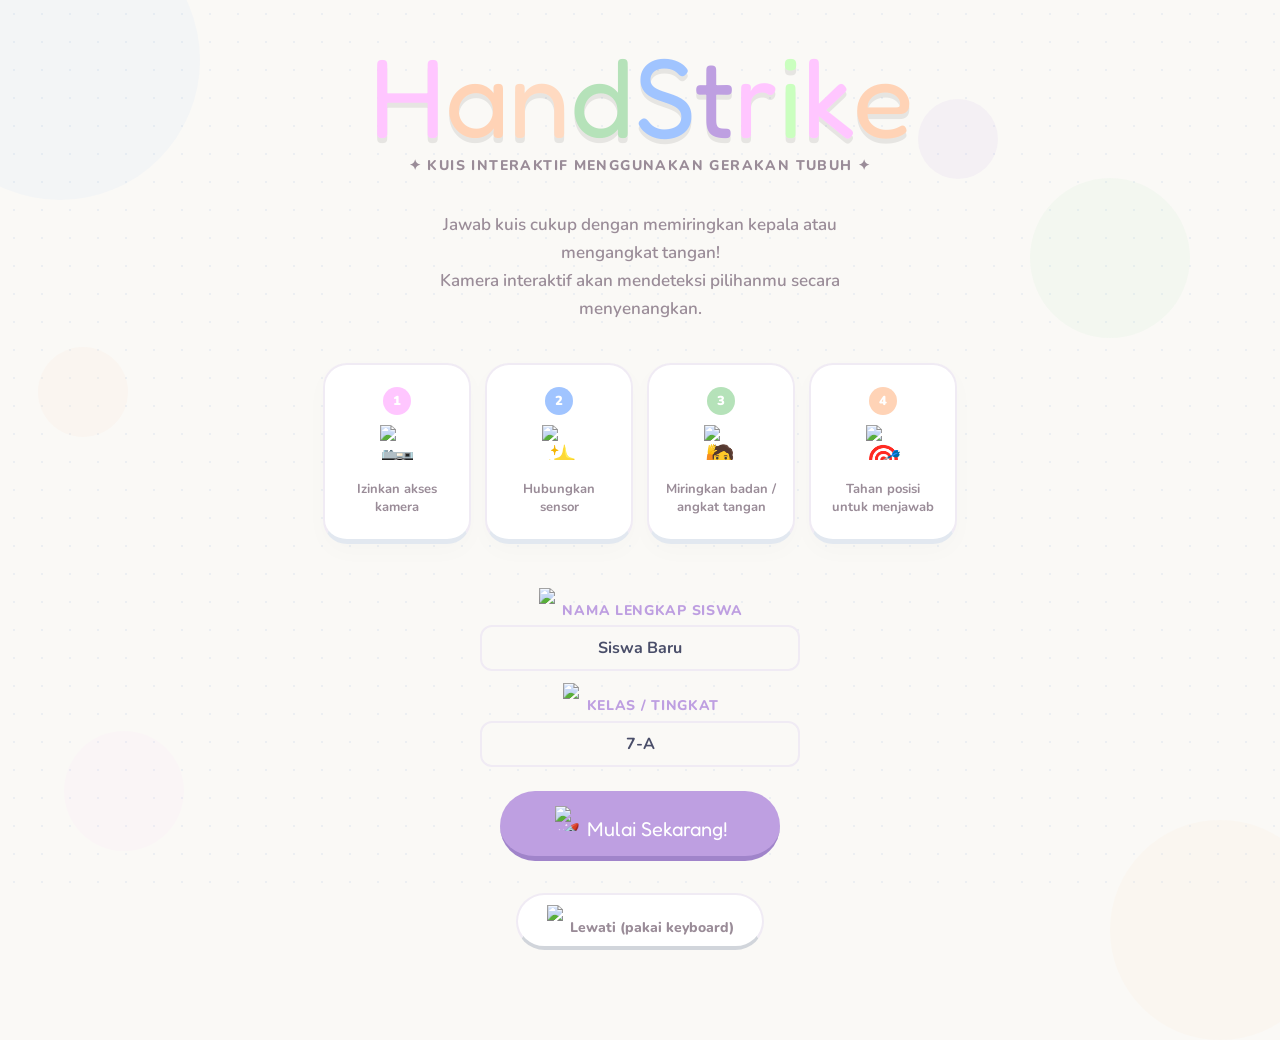
==== index.html @ 38de4d69 "design: implement Apple Emoji CDN and pastel purple, blue, and pink color theme" ====
<!DOCTYPE html>
<html lang="id">
<head>
  <meta charset="UTF-8">
  <meta name="viewport" content="width=device-width, initial-scale=1.0">
  <title>Media Pembelajaran Kuis Interaktif Menggunakan Deteksi Gestur Tangan Berbasis Kecerdasan Buatan</title>
  <link href="https://fonts.googleapis.com/css2?family=Nunito:wght@400;600;700;800;900&family=Fredoka+One&display=swap" rel="stylesheet">
  <link rel="stylesheet" href="style.css">
</head>
<body>

<!-- SCREEN: INTRO -->
<div id="screen-intro" class="screen active">
  <div class="blob" style="width:280px;height:280px;background:var(--blue);opacity:0.07;top:-80px;left:-80px;"></div>
  <div class="blob" style="width:220px;height:220px;background:var(--orange);opacity:0.08;bottom:-50px;right:-50px;"></div>
  <div class="blob" style="width:160px;height:160px;background:var(--green);opacity:0.09;top:18%;right:7%;"></div>
  <div class="blob" style="width:120px;height:120px;background:var(--red);opacity:0.08;bottom:14%;left:5%;"></div>
  <div class="blob" style="width:90px;height:90px;background:var(--yellow);opacity:0.12;top:35%;left:3%;"></div>
  <div class="blob" style="width:80px;height:80px;background:var(--purple);opacity:0.09;top:10%;right:22%;"></div>

  <div class="wave-logo">
    <span class="w1">H</span><span class="w2">a</span><span class="w3">n</span><span class="w4">d</span><span class="w5">S</span><span class="w6">t</span><span class="w7">r</span><span class="w8">i</span><span class="w9">k</span><span class="w10">e</span>
  </div>
  <div class="wave-tagline">✦ Kuis Interaktif Menggunakan Gerakan Tubuh ✦</div>
  <p class="intro-sub">Jawab kuis cukup dengan memiringkan kepala atau mengangkat tangan!<br>Kamera interaktif akan mendeteksi pilihanmu secara menyenangkan.</p>
  <div class="intro-steps">
    <div class="step-card"><div class="step-num">1</div><span class="step-icon"><img class="apple-emoji" src="https://emojicdn.elk.sh/📷" alt="📷"></span><div class="step-label">Izinkan akses kamera</div></div>
    <div class="step-card"><div class="step-num">2</div><span class="step-icon"><img class="apple-emoji" src="https://emojicdn.elk.sh/✨" alt="✨"></span><div class="step-label">Hubungkan sensor</div></div>
    <div class="step-card"><div class="step-num">3</div><span class="step-icon"><img class="apple-emoji" src="https://emojicdn.elk.sh/🙋" alt="🙋"></span><div class="step-label">Miringkan badan / angkat tangan</div></div>
    <div class="step-card"><div class="step-num">4</div><span class="step-icon"><img class="apple-emoji" src="https://emojicdn.elk.sh/🎯" alt="🎯"></span><div class="step-label">Tahan posisi untuk menjawab</div></div>
  </div>
  <div class="student-name-wrap" style="margin-bottom: 24px; max-width: 320px; width: 100%; display: flex; flex-direction: column; align-items: center; margin-left: auto; margin-right: auto; gap: 12px;">
    <div style="width: 100%; display: flex; flex-direction: column; align-items: center;">
      <label style="font-family: var(--font-body); font-weight: 800; font-size: 14px; color: var(--purple); display: block; margin-bottom: 6px; text-transform: uppercase; letter-spacing: 0.05em;"><img class="apple-emoji" src="https://emojicdn.elk.sh/👤" alt="👤"> Nama Lengkap Siswa</label>
      <input type="text" id="student-name" class="styled-input" style="text-align: center; font-size: 16px; padding: 10px; border-radius: 12px;" placeholder="Ketik namamu..." value="Siswa Baru" />
    </div>
    <div style="width: 100%; display: flex; flex-direction: column; align-items: center;">
      <label style="font-family: var(--font-body); font-weight: 800; font-size: 14px; color: var(--purple); display: block; margin-bottom: 6px; text-transform: uppercase; letter-spacing: 0.05em;"><img class="apple-emoji" src="https://emojicdn.elk.sh/🏫" alt="🏫"> Kelas / Tingkat</label>
      <input type="text" id="student-class" class="styled-input" style="text-align: center; font-size: 16px; padding: 10px; border-radius: 12px;" placeholder="Ketik kelas (misal: 7-A)..." value="7-A" />
    </div>
  </div>
  <button class="btn-primary" onclick="showScreen('setup')"><img class="apple-emoji" src="https://emojicdn.elk.sh/🚀" alt="🚀"> Mulai Sekarang!</button><br>
  <button class="btn-secondary" style="margin-top: 10px;" onclick="skipToGame()"><img class="apple-emoji" src="https://emojicdn.elk.sh/⌨️" alt="⌨️"> Lewati (pakai keyboard)</button>
</div>

<!-- SCREEN: SETUP -->
<div id="screen-setup" class="screen">
  <div class="setup-wrapper">
    <div class="setup-box">
      <div class="setup-title"><img class="apple-emoji" src="https://emojicdn.elk.sh/⚙️" alt="⚙️"> Persiapan Sensor Kamera</div>
      <p>Hubungkan kuis dengan sensor kamera interaktif.<br>Kamera membaca 3 posisi: <strong style="color:var(--blue)">Kiri</strong>, <strong style="color:var(--red)">Kanan</strong>, dan <strong style="color:var(--muted)">Tengah (Netral)</strong>.</p>
      <div class="url-input-wrap">
        <label>Link Sensor Gerak (Teachable Machine)</label>
        <input type="text" id="model-url-input" placeholder="https://teachablemachine.withgoogle.com/models/xxxxx/" />
      </div>
      <div class="label-grid">
        <div class="url-input-wrap"><label>Nama Posisi Kiri</label><input type="text" id="label-left" placeholder="kiri" value="kiri" /></div>
        <div class="url-input-wrap"><label>Nama Posisi Kanan</label><input type="text" id="label-right" placeholder="kanan" value="kanan" /></div>
        <div class="url-input-wrap"><label>Nama Posisi Netral</label><input type="text" id="label-neutral" placeholder="netral" value="netral" /></div>
      </div>
      <div class="url-input-wrap" style="margin-top:12px;">
        <label>Tingkat Pendidikan (Bank Soal)</label>
        <select id="level-select" class="styled-select">
          <option value="sd">Sekolah Dasar (SD)</option>
          <option value="smp" selected>Sekolah Menengah Pertama (SMP)</option>
          <option value="sma">Sekolah Menengah Atas (SMA)</option>
          <option value="mahasiswa">Perguruan Tinggi (Mahasiswa)</option>
        </select>
      </div>
      <div id="setup-status" class="setup-status"></div>
      <button class="btn-primary" style="margin-top:24px;width:100%;font-size:17px;" onclick="loadModel()"><img class="apple-emoji" src="https://emojicdn.elk.sh/📷" alt="📷"> Aktifkan Sensor & Buka Kamera</button><br>
      <button class="btn-secondary" style="margin-top:10px;width:100%;" onclick="showScreen('intro')">← Kembali</button><br>
      <button type="button" class="btn-secondary" style="margin-top: 18px; font-size: 12px; padding: 6px 14px; border-color: transparent; background: transparent; color: var(--muted); cursor: pointer;" onclick="promptTeacherLogin()"><img class="apple-emoji" src="https://emojicdn.elk.sh/🔑" alt="🔑"> Mode Guru</button>
    </div>
  </div>
</div>

<!-- SCREEN: GAME -->
<div id="screen-game" class="screen">
  <div class="cam-panel">
    <div class="cam-header"><img class="apple-emoji" src="https://emojicdn.elk.sh/📷" alt="📷"> Kamera Interaktif</div>
    <div class="cam-view-wrap"><canvas id="webcam-canvas" width="300" height="300"></canvas></div>
    <div class="detect-section-title">Kestabilan Posisi Gerak</div>
    <div class="detect-bars">
      <div class="detect-bar-item"><span class="detect-bar-label left">← Kiri</span><div class="detect-bar-track"><div class="detect-bar-fill left" id="bar-left"></div></div><span class="detect-pct" id="pct-left">0%</span></div>
      <div class="detect-bar-item"><span class="detect-bar-label right">Kanan →</span><div class="detect-bar-track"><div class="detect-bar-fill right" id="bar-right"></div></div><span class="detect-pct" id="pct-right">0%</span></div>
      <div class="detect-bar-item"><span class="detect-bar-label neutral">Netral</span><div class="detect-bar-track"><div class="detect-bar-fill neutral" id="bar-neutral"></div></div><span class="detect-pct" id="pct-neutral">0%</span></div>
    </div>
    <div class="gesture-display"><div class="gesture-label">Gerakan Terbaca</div><div class="gesture-value neutral" id="gesture-value">—</div></div>
    <div class="hold-timer-wrap"><div class="hold-timer-label"><img class="apple-emoji" src="https://emojicdn.elk.sh/⏳" alt="⏳"> Tahan 1.5 detik untuk jawab</div><div class="hold-bar-track"><div class="hold-bar-fill" id="hold-bar"></div></div></div>
  </div>
  <div class="quiz-panel">
    <div class="quiz-topbar">
      <div class="topbar-logo"><span class="w1">H</span><span class="w2">a</span><span class="w3">n</span><span class="w4">d</span><span class="w5">S</span><span class="w6">t</span><span class="w7">r</span><span class="w8">i</span><span class="w9">k</span><span class="w10">e</span></div>
      <div class="quiz-progress-wrap"><div class="quiz-progress-label"><span>Progress</span><span id="progress-text">1 / 5</span></div><div class="quiz-progress-track"><div class="quiz-progress-fill" id="progress-fill" style="width:20%"></div></div></div>
      <div class="quiz-score-badge"><img class="apple-emoji" src="https://emojicdn.elk.sh/⭐" alt="⭐"> <span id="score-display">0</span> poin</div>
    </div>
    <div class="quiz-main">
      <div class="question-bubble"><div class="question-number" id="q-number">Pertanyaan 1</div><div class="question-text" id="q-text">Memuat pertanyaan...</div></div>
      <div class="choices-row">
        <div class="choice-card left" id="choice-left"><div class="choice-direction"><span class="choice-arrow">←</span> Tangan Kiri</div><div class="choice-text" id="choice-left-text">Pilihan A</div></div>
        <div class="choice-card right" id="choice-right"><div class="choice-direction">Tangan Kanan <span class="choice-arrow">→</span></div><div class="choice-text" id="choice-right-text">Pilihan B</div></div>
      </div>
    </div>
  </div>
</div>

<!-- SCREEN: RESULT -->
<div id="screen-result" class="screen">
  <div class="result-card">
    <span class="result-trophy" id="result-trophy">🏆</span>
    <div class="result-title">Selesai!</div>
    <div class="result-score" id="result-pct">80%</div>
    <div class="result-label" id="result-label">Benar 4 dari 5 pertanyaan</div>
    <div class="result-stats"><div class="stat-chip correct"><img class="apple-emoji" src="https://emojicdn.elk.sh/✅" alt="✅"> Benar: <span id="stat-correct">4</span></div><div class="stat-chip wrong"><img class="apple-emoji" src="https://emojicdn.elk.sh/❌" alt="❌"> Salah: <span id="stat-wrong">1</span></div><div class="stat-chip time"><img class="apple-emoji" src="https://emojicdn.elk.sh/⏱️" alt="⏱️"> Waktu: <span id="stat-time">—</span></div></div>
    <div class="result-actions"><button class="btn-green" onclick="restartGame()"><img class="apple-emoji" src="https://emojicdn.elk.sh/🔁" alt="🔁"> Main Lagi</button><button class="btn-secondary" onclick="showScreen('intro')"><img class="apple-emoji" src="https://emojicdn.elk.sh/🏠" alt="🏠"> Beranda</button></div>
  </div>
</div>

<!-- OVERLAYS -->
<div class="countdown-overlay" id="countdown-overlay"><div class="countdown-number" id="countdown-num">3</div></div>
<div class="feedback-overlay" id="feedback-overlay"><div class="feedback-bubble" id="feedback-bubble"><img class="apple-emoji" src="https://emojicdn.elk.sh/✔️" alt="✔️"></div></div>

<!-- MODAL: KELOLA BANK SOAL -->
<div class="modal-overlay" id="modal-question-manager">
  <div class="modal-card">
    <div class="modal-header">
      <div class="modal-tabs">
        <button class="modal-tab active" id="btn-tab-questions" onclick="switchModalTab('questions')"><img class="apple-emoji" src="https://emojicdn.elk.sh/📝" alt="📝"> Kelola Soal</button>
        <button class="modal-tab" id="btn-tab-scores" onclick="switchModalTab('scores')"><img class="apple-emoji" src="https://emojicdn.elk.sh/🏆" alt="🏆"> Riwayat Skor Siswa</button>
      </div>
      <button class="btn-close-modal" onclick="closeQuestionManager()">×</button>
    </div>
    <div class="modal-body">
      <!-- KONTEN TAB: KELOLA SOAL -->
      <div id="tab-content-questions" class="tab-content active">
        <div class="url-input-wrap">
          <label>Pilih Tingkat Pendidikan</label>
          <select id="manager-level-select" class="styled-select" onchange="renderQuestionList()">
            <option value="sd">Sekolah Dasar (SD)</option>
            <option value="smp">Sekolah Menengah Pertama (SMP)</option>
            <option value="sma">Sekolah Menengah Atas (SMA)</option>
            <option value="mahasiswa">Perguruan Tinggi (Mahasiswa)</option>
          </select>
        </div>
        
        <div class="question-list-container" style="margin-top: 10px;">
          <table class="question-table">
            <thead>
              <tr>
                <th style="width: 5%">No</th>
                <th style="width: 45%">Pertanyaan</th>
                <th style="width: 15%">Kiri</th>
                <th style="width: 15%">Kanan</th>
                <th style="width: 10%">Kunci</th>
                <th style="width: 10%">Aksi</th>
              </tr>
            </thead>
            <tbody id="question-table-body">
              <!-- Diisi oleh JS -->
            </tbody>
          </table>
        </div>

        <div class="question-form-container" style="margin-top: 20px;">
          <h4 id="form-title" class="form-title"><img class="apple-emoji" id="form-title-icon" src="https://emojicdn.elk.sh/➕" alt="➕"> <span id="form-title-text">Tambah Pertanyaan Baru</span></h4>
          <input type="hidden" id="edit-question-index" value="-1" />
          <div class="form-group">
            <label>Teks Pertanyaan</label>
            <input type="text" id="input-q-text" class="styled-input" placeholder="Masukkan teks pertanyaan..." />
          </div>
          <div class="form-grid">
            <div class="form-group">
              <label>Pilihan Kiri (←)</label>
              <input type="text" id="input-q-left" class="styled-input" placeholder="Pilihan kiri..." />
            </div>
            <div class="form-group">
              <label>Pilihan Kanan (→)</label>
              <input type="text" id="input-q-right" class="styled-input" placeholder="Pilihan kanan..." />
            </div>
            <div class="form-group">
              <label>Kunci Jawaban</label>
              <select id="input-q-correct" class="styled-select">
                <option value="left">Kiri</option>
                <option value="right">Kanan</option>
              </select>
            </div>
          </div>
          <div class="form-actions">
            <button class="btn-primary-sm" onclick="saveQuestion()">Simpan Pertanyaan</button>
            <button class="btn-secondary-sm" id="btn-cancel-edit" style="display:none;" onclick="cancelEdit()">Batal</button>
          </div>
        </div>
      </div>

      <!-- KONTEN TAB: RIWAYAT SKOR -->
      <div id="tab-content-scores" class="tab-content">
        <div class="question-list-container" style="max-height: 400px;">
          <table class="question-table">
            <thead>
              <tr>
                <th style="width: 5%">No</th>
                <th style="width: 20%">Tanggal</th>
                <th style="width: 20%">Nama Siswa</th>
                <th style="width: 15%">Kelas</th>
                <th style="width: 15%">Tingkat</th>
                <th style="width: 10%">Skor</th>
                <th style="width: 10%">Akurasi</th>
                <th style="width: 10%">Waktu</th>
              </tr>
            </thead>
            <tbody id="score-table-body">
              <!-- Diisi oleh JS -->
            </tbody>
          </table>
        </div>
      </div>
    </div>
    <div class="modal-footer">
      <div id="footer-actions-questions">
        <button class="btn-danger-sm" onclick="resetQuestionsToDefault()">Reset ke Default</button>
      </div>
      <div id="footer-actions-scores" style="display: none;">
        <button class="btn-danger-sm" onclick="clearAllScoresHistory()"><img class="apple-emoji" src="https://emojicdn.elk.sh/🗑️" alt="🗑️"> Hapus Semua Riwayat</button>
      </div>
      <button class="btn-secondary" style="font-size: 14px; padding: 10px 24px;" onclick="closeQuestionManager()">Tutup</button>
    </div>
  </div>
</div>

<!-- SCRIPTS: urutan wajib, versi terbaru yang kompatibel -->
<!-- GANTI DENGAN INI -->
<script src="https://cdn.jsdelivr.net/npm/@tensorflow/tfjs@1.3.1/dist/tf.min.js"></script>
<script src="https://cdn.jsdelivr.net/npm/@teachablemachine/pose@0.8/dist/teachablemachine-pose.min.js"></script>
<script src="quiz-data.js"></script>
<script src="app.js"></script>

</body>
</html>
---- style.css ----
/* ═══════════════════════════════════════
   HandStrike — style.css
   Tema arcade Kahoot × Quizizz
═══════════════════════════════════════ */

*, *::before, *::after { box-sizing: border-box; margin: 0; padding: 0; }

:root {
  --white:    #ffffff;
  --bg:       #FAF9F6; /* Ivory/Alabaster hangat */
  --red:      #FFC6FF; /* Pastel Pink (Pilihan Kanan) */
  --green:    #B5E2B9; /* Pastel Green (Jawaban Benar) */
  --yellow:   #FFDAC1; /* Pastel Yellow */
  --blue:     #A0C4FF; /* Pastel Blue (Pilihan Kiri) */
  --orange:   #FFD3B6; /* Pastel Orange */
  --purple:   #BE9FE1; /* Pastel Purple (Primary Theme & Buttons) */
  --pink:     #FFC6FF; /* Pastel Pink */
  --teal:     #CAFFBF;
  --red-d:    #E8A5C2; /* Shadow Pastel Pink */
  --green-d:  #8FC294; /* Shadow Pastel Green */
  --yellow-d: #E5BCA0;
  --blue-d:   #7EA6E0; /* Shadow Pastel Blue */
  --orange-d: #E0B598;
  --purple-d: #A084CA; /* Shadow Pastel Purple */
  --text:     #4A4E69; /* Charcoal dengan nuansa ungu/slate lembut */
  --muted:    #9A8C98; /* Slate gray hangat & lembut */
  --border:   #F0EBF4; /* Border ungu/ivory yang sangat halus */
  --font-head: 'Fredoka One', cursive;
  --font-body: 'Nunito', sans-serif;
}

.apple-emoji {
  display: inline-block;
  width: 1.25em;
  height: 1.25em;
  vertical-align: -0.25em;
  margin: 0 0.12em;
  object-fit: contain;
}

body {
  font-family: var(--font-body);
  background: var(--bg);
  color: var(--text);
  min-height: 100vh;
  overflow-x: hidden;
}
body::before {
  content: '';
  position: fixed;
  inset: 0;
  background-image: radial-gradient(circle, #E3E8F0 1.5px, transparent 1.5px);
  background-size: 28px 28px;
  opacity: 0.6;
  pointer-events: none;
  z-index: 0;
}
.screen { display: none; min-height: 100vh; position: relative; z-index: 1; }
.screen.active { display: flex; flex-direction: column; }

/* INTRO */
#screen-intro {
  align-items: center;
  justify-content: center;
  text-align: center;
  padding: 40px 24px;
}
.blob { position: absolute; border-radius: 50%; pointer-events: none; }
.wave-logo {
  font-family: var(--font-head);
  font-size: clamp(60px, 13vw, 112px);
  line-height: 1;
  margin-bottom: 4px;
  letter-spacing: -1px;
  filter: drop-shadow(0 5px 0 rgba(0,0,0,0.08));
}
.wave-logo .w1  { color: var(--red); }
.wave-logo .w2  { color: var(--orange); }
.wave-logo .w3  { color: var(--yellow); }
.wave-logo .w4  { color: var(--green); }
.wave-logo .w5  { color: var(--blue); }
.wave-logo .w6  { color: var(--purple); }
.wave-logo .w7  { color: var(--pink); }
.wave-logo .w8  { color: var(--teal); }
.wave-logo .w9  { color: var(--red); }
.wave-logo .w10 { color: var(--orange); }
.wave-tagline {
  font-size: 14px;
  color: var(--muted);
  font-weight: 800;
  letter-spacing: 0.1em;
  text-transform: uppercase;
  margin-bottom: 36px;
}
.intro-sub {
  font-size: 17px;
  color: var(--muted);
  max-width: 460px;
  line-height: 1.65;
  margin-bottom: 40px;
  font-weight: 600;
}
.intro-steps {
  display: flex;
  gap: 14px;
  margin-bottom: 44px;
  flex-wrap: wrap;
  justify-content: center;
}
.step-card {
  background: var(--white);
  border: 2.5px solid var(--border);
  border-bottom: 5px solid #e2e8f0;
  border-radius: 24px;
  padding: 22px 16px;
  width: 148px;
  text-align: center;
  box-shadow: 0 8px 24px rgba(0,0,0,0.02);
  transition: transform 0.2s, box-shadow 0.2s;
}
.step-card:hover { transform: translateY(-4px); box-shadow: 0 12px 30px rgba(0,0,0,0.05); }
.step-num {
  width: 28px;
  height: 28px;
  border-radius: 50%;
  display: inline-flex;
  align-items: center;
  justify-content: center;
  font-size: 13px;
  font-weight: 900;
  color: white;
  margin-bottom: 10px;
}
.step-card:nth-child(1) .step-num { background: var(--red); }
.step-card:nth-child(2) .step-num { background: var(--blue); }
.step-card:nth-child(3) .step-num { background: var(--green); }
.step-card:nth-child(4) .step-num { background: var(--orange); }
.step-icon  { font-size: 28px; margin-bottom: 8px; display: block; }
.step-label { font-size: 13px; color: var(--muted); font-weight: 700; line-height: 1.4; }

/* BUTTONS */
.btn-primary {
  font-family: var(--font-head);
  font-size: 20px;
  padding: 15px 52px;
  background: var(--purple);
  color: white;
  border: none;
  border-bottom: 5px solid var(--purple-d);
  border-radius: 999px;
  cursor: pointer;
  transition: all 0.1s;
}
.btn-primary:hover  { filter: brightness(1.08); transform: translateY(-2px); }
.btn-primary:active { border-bottom-width: 2px; transform: translateY(2px); }
.btn-secondary {
  font-family: var(--font-body);
  font-size: 14px;
  font-weight: 800;
  padding: 10px 28px;
  background: white;
  color: var(--muted);
  border: 2.5px solid var(--border);
  border-bottom: 4px solid #d1d5db;
  border-radius: 999px;
  cursor: pointer;
}
.btn-secondary:hover  { color: var(--text); border-color: #9ca3af; }
.btn-secondary:active { border-bottom-width: 2px; transform: translateY(2px); }
.btn-green {
  font-family: var(--font-head);
  font-size: 18px;
  padding: 14px 40px;
  background: var(--green);
  color: white;
  border: none;
  border-bottom: 5px solid var(--green-d);
  border-radius: 999px;
  cursor: pointer;
}
.btn-green:hover  { filter: brightness(1.05); transform: translateY(-2px); }
.btn-green:active { border-bottom-width: 2px; transform: translateY(2px); }

/* SETUP */
#screen-setup { align-items: center; justify-content: center; padding: 40px 24px; }
.setup-wrapper { margin: auto; width: 100%; max-width: 560px; }
.setup-box {
  background: var(--white);
  border: 2.5px solid var(--border);
  border-bottom: 6px solid #d1d5db;
  border-radius: 28px;
  padding: 40px;
  text-align: center;
}
.setup-title { font-family: var(--font-head); font-size: 28px; color: var(--purple); margin-bottom: 8px; }
.setup-box p { color: var(--muted); margin-bottom: 24px; font-size: 15px; line-height: 1.6; font-weight: 600; }
.url-input-wrap { display: flex; gap: 6px; margin-bottom: 12px; flex-direction: column; text-align: left; }
.url-input-wrap label { font-size: 13px; font-weight: 900; color: var(--text); }
.url-input-wrap input {
  width: 100%;
  padding: 12px 16px;
  background: var(--bg);
  border: 2px solid var(--border);
  border-radius: 12px;
  color: var(--text);
  font-family: var(--font-body);
  font-weight: 700;
  font-size: 14px;
  outline: none;
}
.url-input-wrap input:focus { border-color: var(--purple); }
.label-grid {
  display: grid;
  grid-template-columns: 1fr 1fr 1fr;
  gap: 10px;
  margin-top: 12px;
}
.setup-status { margin: 16px 0; padding: 12px 18px; border-radius: 12px; font-size: 14px; font-weight: 700; display: none; }
.setup-status.loading { display: block; background: #ede9fe; border: 2px solid #c4b5fd; color: #7c3aed; }
.setup-status.success { display: block; background: #dcfce7; border: 2px solid #86efac; color: #16a34a; }
.setup-status.error   { display: block; background: #fee2e2; border: 2px solid #fca5a5; color: #dc2626; }
.spinner {
  display: inline-block;
  width: 14px; height: 14px;
  border: 2.5px solid #c4b5fd;
  border-top-color: var(--purple);
  border-radius: 50%;
  animation: spin 0.7s linear infinite;
  margin-right: 8px;
  vertical-align: middle;
}
@keyframes spin { to { transform: rotate(360deg); } }

/* GAME */
#screen-game { flex-direction: row; height: 100vh; overflow: hidden; }
.cam-panel {
  width: 310px;
  min-width: 270px;
  background: var(--white);
  border-right: 2.5px solid var(--border);
  display: flex;
  flex-direction: column;
  padding: 18px;
  gap: 13px;
  overflow-y: auto;
}
.cam-header { font-family: var(--font-head); font-size: 17px; color: var(--purple); display: flex; align-items: center; gap: 6px; }
.cam-view-wrap {
  position: relative;
  border-radius: 20px;
  overflow: hidden;
  background: #FAF9F6;
  aspect-ratio: 4/3;
  border: 3.5px solid var(--border);
  display: flex;
  align-items: center;
  justify-content: center;
  box-shadow: 0 10px 30px rgba(0,0,0,0.03);
  transition: all 0.3s cubic-bezier(0.25, 0.8, 0.25, 1);
}
.cam-view-wrap.active-left {
  border-color: var(--blue);
  box-shadow: 0 0 24px rgba(78, 168, 222, 0.45);
}
.cam-view-wrap.active-right {
  border-color: var(--red);
  box-shadow: 0 0 24px rgba(231, 111, 81, 0.45);
}
#webcam-canvas {
  width: 100%;
  height: 100%;
  object-fit: cover;
  display: block;
  /* transform: scaleX(-1) DIHAPUS — flip sudah ditangani library (flip=true) di app.js */
  background: #000;
}
.detect-section-title { font-size: 11px; font-weight: 900; letter-spacing: 0.08em; text-transform: uppercase; color: var(--muted); }
.detect-bars { display: flex; flex-direction: column; gap: 8px; }
.detect-bar-item { display: flex; align-items: center; gap: 8px; }
.detect-bar-label { font-size: 12px; font-weight: 800; width: 62px; flex-shrink: 0; }
.detect-bar-label.left { color: var(--blue); }
.detect-bar-label.right { color: var(--red); }
.detect-bar-label.neutral { color: var(--muted); }
.detect-bar-track { flex: 1; height: 8px; background: #f3f4f6; border-radius: 999px; overflow: hidden; border: 1.5px solid var(--border); }
.detect-bar-fill { height: 100%; border-radius: 999px; width: 0%; transition: width 0.1s; }
.detect-bar-fill.left { background: var(--blue); }
.detect-bar-fill.right { background: var(--red); }
.detect-bar-fill.neutral { background: #9ca3af; }
.detect-pct { font-size: 11px; font-weight: 800; color: var(--muted); width: 30px; text-align: right; }
.gesture-display { background: var(--bg); border: 2.5px solid var(--border); border-radius: 14px; padding: 12px 16px; text-align: center; }
.gesture-label { font-size: 11px; font-weight: 900; text-transform: uppercase; letter-spacing: 0.08em; color: var(--muted); margin-bottom: 4px; }
.gesture-value { font-family: var(--font-head); font-size: 22px; }
.gesture-value.left { color: var(--blue); }
.gesture-value.right { color: var(--red); }
.gesture-value.neutral { color: var(--muted); }
.hold-timer-wrap { background: var(--bg); border: 2.5px solid var(--border); border-radius: 14px; padding: 12px 16px; }
.hold-timer-label { font-size: 11px; font-weight: 900; text-transform: uppercase; letter-spacing: 0.06em; color: var(--muted); margin-bottom: 8px; }
.hold-bar-track { height: 10px; background: #f3f4f6; border-radius: 999px; overflow: hidden; border: 1.5px solid var(--border); }
.hold-bar-fill { height: 100%; border-radius: 999px; width: 0%; background: var(--purple); transition: width 0.05s linear; }
.quiz-panel { flex: 1; display: flex; flex-direction: column; overflow: hidden; background: var(--bg); }
.quiz-topbar {
  display: flex;
  align-items: center;
  gap: 16px;
  padding: 14px 28px;
  background: var(--white);
  border-bottom: 2.5px solid var(--border);
}
.topbar-logo { font-family: var(--font-head); font-size: 22px; white-space: nowrap; }
.topbar-logo .w1  { color: var(--blue); }
.topbar-logo .w2  { color: var(--orange); }
.topbar-logo .w3  { color: var(--green); }
.topbar-logo .w4  { color: var(--purple); }
.topbar-logo .w5  { color: var(--red); }
.topbar-logo .w6  { color: var(--yellow); }
.topbar-logo .w7  { color: var(--pink); }
.topbar-logo .w8  { color: var(--teal); }
.topbar-logo .w9  { color: var(--orange); }
.topbar-logo .w10 { color: var(--blue); }
.quiz-progress-wrap { flex: 1; max-width: 380px; }
.quiz-progress-label { font-size: 12px; font-weight: 800; color: var(--muted); margin-bottom: 5px; display: flex; justify-content: space-between; }
.quiz-progress-track { height: 10px; background: #f3f4f6; border-radius: 999px; overflow: hidden; border: 2px solid var(--border); }
.quiz-progress-fill { height: 100%; background: var(--purple); border-radius: 999px; transition: width 0.4s cubic-bezier(0.34,1.56,0.64,1); }
.quiz-score-badge {
  background: #FFF9E5;
  color: #7a5800;
  border: 2.5px solid var(--yellow);
  border-bottom: 4px solid var(--yellow-d);
  border-radius: 999px;
  padding: 6px 20px;
  font-size: 15px;
  font-weight: 900;
  font-family: var(--font-head);
  white-space: nowrap;
}
.quiz-main {
  flex: 1;
  display: flex;
  flex-direction: column;
  align-items: center;
  justify-content: center;
  padding: 28px 32px;
  gap: 24px;
}
.question-bubble {
  background: var(--white);
  border: 2.5px solid var(--border);
  border-bottom: 5px solid #d1d5db;
  border-radius: 24px;
  padding: 30px 36px;
  width: 100%;
  max-width: 700px;
  text-align: center;
}
.question-number { font-size: 12px; font-weight: 900; text-transform: uppercase; letter-spacing: 0.1em; color: var(--purple); margin-bottom: 10px; }
.question-text { font-family: var(--font-head); font-size: clamp(20px, 3vw, 32px); color: var(--text); line-height: 1.3; }
.choices-row { display: flex; gap: 18px; width: 100%; max-width: 700px; }
.choice-card {
  flex: 1;
  border-radius: 24px;
  padding: 26px 20px;
  display: flex;
  flex-direction: column;
  align-items: center;
  gap: 10px;
  cursor: default;
  transition: transform 0.2s cubic-bezier(0.25, 0.8, 0.25, 1), box-shadow 0.2s ease;
  min-height: 155px;
  justify-content: center;
  border: none;
}
.choice-card.left  { background: var(--blue); box-shadow: 0 6px 0 var(--blue-d); }
.choice-card.right { background: var(--red);  box-shadow: 0 6px 0 var(--red-d); }
.choice-card.active { transform: translateY(-6px) scale(1.03); }
.choice-card.active.left  { box-shadow: 0 10px 0 var(--blue-d), 0 12px 32px rgba(78,168,222,0.35); }
.choice-card.active.right { box-shadow: 0 10px 0 var(--red-d),  0 12px 32px rgba(231,111,81,0.35); }
.choice-card.correct {
  background: var(--green) !important;
  box-shadow: 0 6px 0 var(--green-d) !important;
  animation: correctPop 0.3s cubic-bezier(0.34,1.56,0.64,1);
}
.choice-card.wrong { opacity: 0.4; transform: scale(0.97); }
@keyframes correctPop { from { transform: scale(0.94); } to { transform: scale(1); } }
.choice-direction {
  font-size: 12px;
  font-weight: 900;
  text-transform: uppercase;
  letter-spacing: 0.1em;
  color: var(--text);
  opacity: 0.8;
  display: flex;
  align-items: center;
  gap: 5px;
}
.choice-arrow { font-size: 15px; }
.choice-text {
  font-family: var(--font-head);
  font-size: clamp(15px, 2.2vw, 22px);
  color: var(--text);
  text-align: center;
  line-height: 1.25;
  text-shadow: 0 1px 2px rgba(255,255,255,0.4);
}
.feedback-overlay {
  position: fixed;
  inset: 0;
  display: flex;
  align-items: center;
  justify-content: center;
  pointer-events: none;
  z-index: 100;
  opacity: 0;
  transition: opacity 0.15s;
}
.feedback-overlay.show { opacity: 1; }
.feedback-bubble {
  font-family: var(--font-head);
  font-size: 80px;
  padding: 16px 52px;
  border-radius: 28px;
  animation: feedPop 0.3s cubic-bezier(0.34,1.56,0.64,1);
  border-bottom: 8px solid;
}
.feedback-bubble.correct { background: var(--green); color: var(--text); border-color: var(--green-d); }
.feedback-bubble.wrong   { background: var(--red);   color: var(--text); border-color: var(--red-d); }
@keyframes feedPop { from { transform: scale(0.4) rotate(-6deg); } to { transform: scale(1) rotate(0deg); } }

/* RESULT */
#screen-result { align-items: center; justify-content: center; padding: 40px 24px; }
.result-card {
  background: var(--white);
  border: 2.5px solid var(--border);
  border-bottom: 6px solid #d1d5db;
  border-radius: 32px;
  padding: 48px 52px;
  max-width: 480px;
  width: 100%;
  text-align: center;
}
.result-trophy { font-size: 72px; margin-bottom: 12px; display: block; }
.result-title  { font-family: var(--font-head); font-size: 34px; color: var(--purple); margin-bottom: 4px; }
.result-score  { font-family: var(--font-head); font-size: 96px; line-height: 1; letter-spacing: -2px; margin-bottom: 4px; }
.result-label  { font-size: 15px; font-weight: 700; color: var(--muted); margin-bottom: 30px; }
.result-stats  { display: flex; gap: 10px; margin-bottom: 32px; justify-content: center; flex-wrap: wrap; }
.stat-chip     { padding: 10px 22px; border-radius: 999px; font-size: 14px; font-weight: 800; border: 2.5px solid; }
.stat-chip.correct { background: #dcfce7; color: #166534; border-color: #86efac; }
.stat-chip.wrong   { background: #fee2e2; color: #991b1b; border-color: #fca5a5; }
.stat-chip.time    { background: #ede9fe; color: #5b21b6; border-color: #c4b5fd; }
.result-actions { display: flex; gap: 12px; flex-wrap: wrap; justify-content: center; }

/* COUNTDOWN */
.countdown-overlay {
  position: fixed;
  inset: 0;
  background: rgba(244,246,255,0.92);
  display: none;
  align-items: center;
  justify-content: center;
  z-index: 200;
}
.countdown-number {
  font-family: var(--font-head);
  font-size: 180px;
  color: var(--purple);
  animation: countPop 0.5s cubic-bezier(0.34,1.56,0.64,1);
  text-shadow: 0 10px 0 var(--purple-d);
}
@keyframes countPop { from { transform: scale(0.3); opacity: 0; } to { transform: scale(1); opacity: 1; } }

/* SELECT & INPUTS */
.styled-select {
  width: 100%;
  padding: 12px 16px;
  background: var(--bg);
  border: 2px solid var(--border);
  border-radius: 12px;
  color: var(--text);
  font-family: var(--font-body);
  font-weight: 700;
  font-size: 14px;
  outline: none;
  cursor: pointer;
  appearance: none;
  background-image: url("data:image/svg+xml;charset=UTF-8,%3csvg xmlns='http://www.w3.org/2000/svg' viewBox='0 0 24 24' fill='none' stroke='%231a1a2e' stroke-width='3' stroke-linecap='round' stroke-linejoin='round'%3e%3cpolyline points='6 9 12 15 18 9'%3e%3c/polyline%3e%3c/svg%3e");
  background-repeat: no-repeat;
  background-position: right 16px center;
  background-size: 14px;
}
.styled-select:focus { border-color: var(--purple); }

.styled-input {
  width: 100%;
  padding: 10px 14px;
  background: var(--bg);
  border: 2px solid var(--border);
  border-radius: 10px;
  color: var(--text);
  font-family: var(--font-body);
  font-weight: 700;
  font-size: 14px;
  outline: none;
}
.styled-input:focus { border-color: var(--purple); }

/* BTN MANAGE */
.btn-manage {
  font-family: var(--font-body);
  font-size: 14px;
  font-weight: 800;
  padding: 10px 20px;
  background: #fffbeb;
  color: #d97706;
  border: 2.5px solid #fef3c7;
  border-bottom: 4px solid #f59e0b;
  border-radius: 12px;
  cursor: pointer;
  margin-top: 10px;
  transition: all 0.1s;
}
.btn-manage:hover { filter: brightness(1.03); transform: translateY(-1px); }
.btn-manage:active { border-bottom-width: 2px; transform: translateY(1px); }

/* MODAL OVERLAY & CARD */
.modal-overlay {
  position: fixed;
  inset: 0;
  background: rgba(26, 26, 46, 0.6);
  backdrop-filter: blur(8px);
  display: none;
  align-items: center;
  justify-content: center;
  z-index: 300;
  padding: 20px;
}
.modal-overlay.active {
  display: flex;
}
.modal-card {
  background: var(--white);
  border: 3px solid var(--border);
  border-bottom: 8px solid #d1d5db;
  border-radius: 24px;
  width: 100%;
  max-width: 800px;
  max-height: 90vh;
  display: flex;
  flex-direction: column;
  box-shadow: 0 20px 25px -5px rgba(0, 0, 0, 0.1), 0 10px 10px -5px rgba(0, 0, 0, 0.04);
  animation: modalPop 0.3s cubic-bezier(0.34, 1.56, 0.64, 1);
}
@keyframes modalPop {
  from { transform: scale(0.9) translateY(20px); opacity: 0; }
  to { transform: scale(1) translateY(0); opacity: 1; }
}
.modal-header {
  padding: 20px 24px;
  border-bottom: 2px solid var(--border);
  display: flex;
  align-items: center;
  justify-content: space-between;
}
.modal-header h3 {
  font-family: var(--font-head);
  font-size: 22px;
  color: var(--purple);
}
.btn-close-modal {
  background: none;
  border: none;
  font-size: 28px;
  color: var(--muted);
  cursor: pointer;
  font-weight: 700;
  line-height: 1;
}
.btn-close-modal:hover { color: var(--red); }

.modal-body {
  padding: 24px;
  overflow-y: auto;
  display: flex;
  flex-direction: column;
  gap: 20px;
}

.modal-footer {
  padding: 16px 24px;
  border-top: 2px solid var(--border);
  display: flex;
  justify-content: space-between;
  align-items: center;
}

/* QUESTION TABLE */
.question-list-container {
  max-height: 250px;
  overflow-y: auto;
  border: 2px solid var(--border);
  border-radius: 12px;
  background: var(--bg);
}
.question-table {
  width: 100%;
  border-collapse: collapse;
  font-size: 13px;
  text-align: left;
}
.question-table th, .question-table td {
  padding: 12px 14px;
  border-bottom: 1.5px solid var(--border);
}
.question-table th {
  background: var(--white);
  font-weight: 800;
  color: var(--muted);
  position: sticky;
  top: 0;
  z-index: 10;
  border-bottom: 2px solid var(--border);
}
.question-table tr:last-child td {
  border-bottom: none;
}
.question-table tbody tr:hover {
  background: rgba(155, 89, 182, 0.05);
}

/* FORM STYLING */
.question-form-container {
  background: #fdfdfd;
  border: 2px dashed var(--purple);
  border-radius: 16px;
  padding: 20px;
}
.form-title {
  font-family: var(--font-head);
  font-size: 16px;
  color: var(--purple);
  margin-bottom: 14px;
}
.form-group {
  display: flex;
  flex-direction: column;
  gap: 5px;
  margin-bottom: 12px;
}
.form-group label {
  font-size: 12px;
  font-weight: 800;
  color: var(--text);
}
.form-grid {
  display: grid;
  grid-template-columns: 1fr 1fr 120px;
  gap: 12px;
}
.form-actions {
  display: flex;
  gap: 10px;
  margin-top: 10px;
}

/* SMALL BUTTONS */
.btn-primary-sm {
  font-family: var(--font-body);
  font-weight: 800;
  font-size: 13px;
  padding: 8px 18px;
  background: var(--purple);
  color: white;
  border: none;
  border-bottom: 3px solid var(--purple-d);
  border-radius: 8px;
  cursor: pointer;
  transition: all 0.1s;
}
.btn-primary-sm:hover { filter: brightness(1.08); }
.btn-primary-sm:active { border-bottom-width: 1px; transform: translateY(2px); }

.btn-secondary-sm {
  font-family: var(--font-body);
  font-weight: 800;
  font-size: 13px;
  padding: 8px 18px;
  background: white;
  color: var(--muted);
  border: 2px solid var(--border);
  border-bottom: 3px solid #d1d5db;
  border-radius: 8px;
  cursor: pointer;
  transition: all 0.1s;
}
.btn-secondary-sm:hover { color: var(--text); }
.btn-secondary-sm:active { border-bottom-width: 1px; transform: translateY(2px); }

.btn-danger-sm {
  font-family: var(--font-body);
  font-weight: 800;
  font-size: 13px;
  padding: 8px 18px;
  background: #fee2e2;
  color: #b91c1c;
  border: 2px solid #fca5a5;
  border-bottom: 3px solid #ef4444;
  border-radius: 8px;
  cursor: pointer;
  transition: all 0.1s;
}
.btn-danger-sm:hover { filter: brightness(1.02); }
.btn-danger-sm:active { border-bottom-width: 1px; transform: translateY(2px); }

/* CHOICE CARD COOLDOWN */
.choice-card.cooldown {
  opacity: 0.55;
  filter: grayscale(40%);
  transform: scale(0.96) !important;
  pointer-events: none;
  box-shadow: 0 2px 0 rgba(0, 0, 0, 0.1) !important;
}

/* MODAL TABS */
.modal-tabs {
  display: flex;
  gap: 12px;
}
.modal-tab {
  background: none;
  border: none;
  font-family: var(--font-head);
  font-size: 16px;
  color: var(--muted);
  cursor: pointer;
  padding: 8px 16px;
  border-bottom: 3px solid transparent;
  transition: all 0.2s;
  outline: none;
}
.modal-tab:hover {
  color: var(--purple);
}
.modal-tab.active {
  color: var(--purple);
  border-bottom-color: var(--purple);
}

/* TAB CONTENT */
.tab-content {
  display: none;
}
.tab-content.active {
  display: block;
}

@media (max-width: 768px) {
  #screen-game  { flex-direction: column; height: auto; min-height: 100vh; }
  .cam-panel    { width: 100%; border-right: none; border-bottom: 2.5px solid var(--border); }
  .choices-row  { flex-direction: column; }
  .quiz-main    { padding: 20px 16px; }
  .label-grid   { grid-template-columns: 1fr; }
  .form-grid    { grid-template-columns: 1fr; }
  .modal-card   { max-height: 95vh; }
  .question-table th:nth-child(3), .question-table td:nth-child(3),
  .question-table th:nth-child(4), .question-table td:nth-child(4) {
    display: none;
  }
}
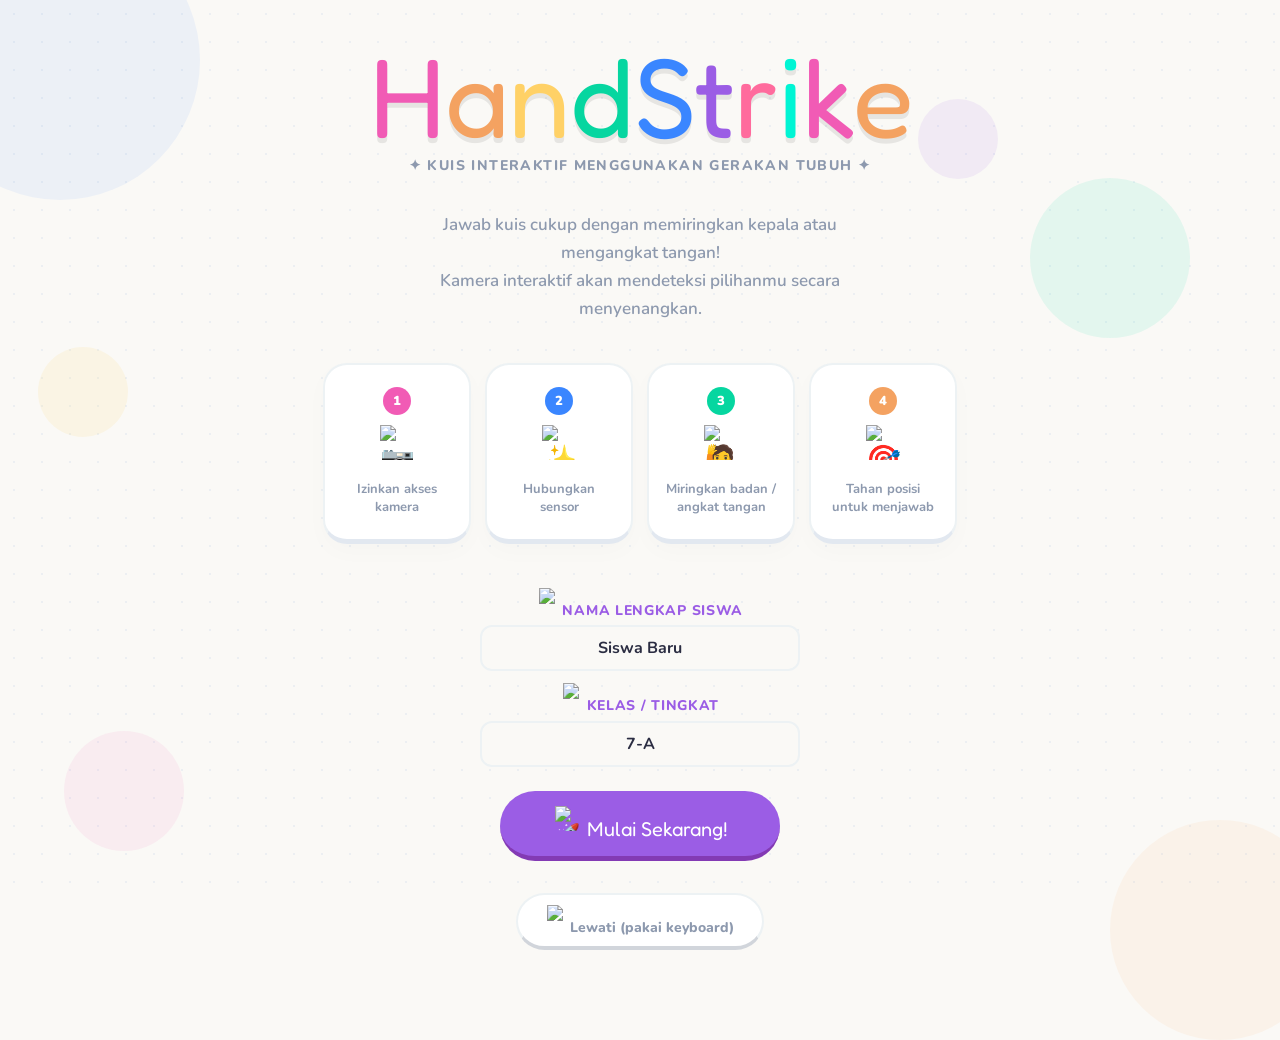
==== commit f8210b37: "feat: implement real-time Class Leaderboard on the result screen" ====
--- a/index.html
+++ b/index.html
@@ -107,13 +107,42 @@
 
 <!-- SCREEN: RESULT -->
 <div id="screen-result" class="screen">
-  <div class="result-card">
-    <span class="result-trophy" id="result-trophy">🏆</span>
-    <div class="result-title">Selesai!</div>
-    <div class="result-score" id="result-pct">80%</div>
-    <div class="result-label" id="result-label">Benar 4 dari 5 pertanyaan</div>
-    <div class="result-stats"><div class="stat-chip correct"><img class="apple-emoji" src="https://emojicdn.elk.sh/✅" alt="✅"> Benar: <span id="stat-correct">4</span></div><div class="stat-chip wrong"><img class="apple-emoji" src="https://emojicdn.elk.sh/❌" alt="❌"> Salah: <span id="stat-wrong">1</span></div><div class="stat-chip time"><img class="apple-emoji" src="https://emojicdn.elk.sh/⏱️" alt="⏱️"> Waktu: <span id="stat-time">—</span></div></div>
-    <div class="result-actions"><button class="btn-green" onclick="restartGame()"><img class="apple-emoji" src="https://emojicdn.elk.sh/🔁" alt="🔁"> Main Lagi</button><button class="btn-secondary" onclick="showScreen('intro')"><img class="apple-emoji" src="https://emojicdn.elk.sh/🏠" alt="🏠"> Beranda</button></div>
+  <div class="result-wrapper">
+    <div class="result-card">
+      <span class="result-trophy" id="result-trophy">🏆</span>
+      <div class="result-title">Selesai!</div>
+      <div class="result-score" id="result-pct">80%</div>
+      <div class="result-label" id="result-label">Benar 4 dari 5 pertanyaan</div>
+      <div class="result-stats"><div class="stat-chip correct"><img class="apple-emoji" src="https://emojicdn.elk.sh/✅" alt="✅"> Benar: <span id="stat-correct">4</span></div><div class="stat-chip wrong"><img class="apple-emoji" src="https://emojicdn.elk.sh/❌" alt="❌"> Salah: <span id="stat-wrong">1</span></div><div class="stat-chip time"><img class="apple-emoji" src="https://emojicdn.elk.sh/⏱️" alt="⏱️"> Waktu: <span id="stat-time">—</span></div></div>
+      <div class="result-actions"><button class="btn-green" onclick="restartGame()"><img class="apple-emoji" src="https://emojicdn.elk.sh/🔁" alt="🔁"> Main Lagi</button><button class="btn-secondary" onclick="showScreen('intro')"><img class="apple-emoji" src="https://emojicdn.elk.sh/🏠" alt="🏠"> Beranda</button></div>
+    </div>
+    
+    <div class="leaderboard-card">
+      <div class="leaderboard-title">
+        <img class="apple-emoji" src="https://emojicdn.elk.sh/🏆" alt="🏆"> Peringkat Kelas <span id="leaderboard-class-tag" style="color: var(--purple);">7-A</span>
+      </div>
+      <p class="leaderboard-subtitle">Daftar peringkat pengerjaan kuis sekelas Anda</p>
+      
+      <div class="leaderboard-list-wrap">
+        <table class="leaderboard-table">
+          <thead>
+            <tr>
+              <th style="width: 20%; text-align: center;">Rank</th>
+              <th style="width: 50%">Nama Siswa</th>
+              <th style="width: 15%">Akurasi</th>
+              <th style="width: 15%">Waktu</th>
+            </tr>
+          </thead>
+          <tbody id="leaderboard-list-body">
+            <!-- Diisi oleh JS -->
+          </tbody>
+        </table>
+      </div>
+      
+      <div class="leaderboard-footer-info">
+        *Diurutkan berdasarkan skor akurasi tertinggi, lalu waktu tersingkat.
+      </div>
+    </div>
   </div>
 </div>
 
--- a/style.css
+++ b/style.css
@@ -8,23 +8,23 @@
 :root {
   --white:    #ffffff;
   --bg:       #FAF9F6; /* Ivory/Alabaster hangat */
-  --red:      #FFC6FF; /* Pastel Pink (Pilihan Kanan) */
-  --green:    #B5E2B9; /* Pastel Green (Jawaban Benar) */
-  --yellow:   #FFDAC1; /* Pastel Yellow */
-  --blue:     #A0C4FF; /* Pastel Blue (Pilihan Kiri) */
-  --orange:   #FFD3B6; /* Pastel Orange */
-  --purple:   #BE9FE1; /* Pastel Purple (Primary Theme & Buttons) */
-  --pink:     #FFC6FF; /* Pastel Pink */
-  --teal:     #CAFFBF;
-  --red-d:    #E8A5C2; /* Shadow Pastel Pink */
-  --green-d:  #8FC294; /* Shadow Pastel Green */
-  --yellow-d: #E5BCA0;
-  --blue-d:   #7EA6E0; /* Shadow Pastel Blue */
-  --orange-d: #E0B598;
-  --purple-d: #A084CA; /* Shadow Pastel Purple */
-  --text:     #4A4E69; /* Charcoal dengan nuansa ungu/slate lembut */
-  --muted:    #9A8C98; /* Slate gray hangat & lembut */
-  --border:   #F0EBF4; /* Border ungu/ivory yang sangat halus */
+  --red:      #F15BB5; /* Vibrant Pink (Pilihan Kanan) */
+  --green:    #06D6A0; /* Vibrant Mint Green (Jawaban Benar) */
+  --yellow:   #FFD166; /* Vibrant Golden Yellow */
+  --blue:     #3A86FF; /* Vibrant Sky Blue (Pilihan Kiri) */
+  --orange:   #F4A261;
+  --purple:   #9B5DE5; /* Vibrant Purple (Primary Theme & Buttons) */
+  --pink:     #FF6B9D;
+  --teal:     #00F5D4;
+  --red-d:    #D63E9B; /* Shadow Pink */
+  --green-d:  #00B580; /* Shadow Green */
+  --yellow-d: #E5B33C;
+  --blue-d:   #2A75E6; /* Shadow Blue */
+  --orange-d: #d08447;
+  --purple-d: #833AB4; /* Shadow Purple */
+  --text:     #2B2D42; /* Charcoal gelap yang elegan */
+  --muted:    #8D99AE; /* Slate gray lembut */
+  --border:   #EDF2F4; /* Border halus */
   --font-head: 'Fredoka One', cursive;
   --font-body: 'Nunito', sans-serif;
 }
@@ -260,11 +260,11 @@
 }
 .cam-view-wrap.active-left {
   border-color: var(--blue);
-  box-shadow: 0 0 24px rgba(78, 168, 222, 0.45);
+  box-shadow: 0 0 24px rgba(58, 134, 255, 0.5);
 }
 .cam-view-wrap.active-right {
   border-color: var(--red);
-  box-shadow: 0 0 24px rgba(231, 111, 81, 0.45);
+  box-shadow: 0 0 24px rgba(241, 91, 181, 0.5);
 }
 #webcam-canvas {
   width: 100%;
@@ -372,8 +372,8 @@
 .choice-card.left  { background: var(--blue); box-shadow: 0 6px 0 var(--blue-d); }
 .choice-card.right { background: var(--red);  box-shadow: 0 6px 0 var(--red-d); }
 .choice-card.active { transform: translateY(-6px) scale(1.03); }
-.choice-card.active.left  { box-shadow: 0 10px 0 var(--blue-d), 0 12px 32px rgba(78,168,222,0.35); }
-.choice-card.active.right { box-shadow: 0 10px 0 var(--red-d),  0 12px 32px rgba(231,111,81,0.35); }
+.choice-card.active.left  { box-shadow: 0 10px 0 var(--blue-d), 0 12px 32px rgba(58, 134, 255, 0.4); }
+.choice-card.active.right { box-shadow: 0 10px 0 var(--red-d),  0 12px 32px rgba(241, 91, 181, 0.4); }
 .choice-card.correct {
   background: var(--green) !important;
   box-shadow: 0 6px 0 var(--green-d) !important;
@@ -386,8 +386,7 @@
   font-weight: 900;
   text-transform: uppercase;
   letter-spacing: 0.1em;
-  color: var(--text);
-  opacity: 0.8;
+  color: rgba(255, 255, 255, 0.9);
   display: flex;
   align-items: center;
   gap: 5px;
@@ -396,10 +395,10 @@
 .choice-text {
   font-family: var(--font-head);
   font-size: clamp(15px, 2.2vw, 22px);
-  color: var(--text);
+  color: white;
   text-align: center;
   line-height: 1.25;
-  text-shadow: 0 1px 2px rgba(255,255,255,0.4);
+  text-shadow: 0 1.5px 3px rgba(0,0,0,0.15);
 }
 .feedback-overlay {
   position: fixed;
@@ -421,12 +420,28 @@
   animation: feedPop 0.3s cubic-bezier(0.34,1.56,0.64,1);
   border-bottom: 8px solid;
 }
-.feedback-bubble.correct { background: var(--green); color: var(--text); border-color: var(--green-d); }
-.feedback-bubble.wrong   { background: var(--red);   color: var(--text); border-color: var(--red-d); }
+.feedback-bubble.correct { background: var(--green); color: white; border-color: var(--green-d); }
+.feedback-bubble.wrong   { background: var(--red);   color: white; border-color: var(--red-d); }
 @keyframes feedPop { from { transform: scale(0.4) rotate(-6deg); } to { transform: scale(1) rotate(0deg); } }
 
 /* RESULT */
 #screen-result { align-items: center; justify-content: center; padding: 40px 24px; }
+.result-wrapper {
+  display: flex;
+  gap: 32px;
+  align-items: stretch;
+  justify-content: center;
+  max-width: 1000px;
+  width: 100%;
+  padding: 12px;
+  margin: auto;
+}
+@media (max-width: 900px) {
+  .result-wrapper {
+    flex-direction: column;
+    align-items: center;
+  }
+}
 .result-card {
   background: var(--white);
   border: 2.5px solid var(--border);
@@ -435,6 +450,80 @@
   padding: 48px 52px;
   max-width: 480px;
   width: 100%;
+  text-align: center;
+  box-shadow: 0 10px 35px rgba(0,0,0,0.02);
+}
+.leaderboard-card {
+  background: var(--white);
+  border: 2.5px solid var(--border);
+  border-bottom: 6px solid #d1d5db;
+  border-radius: 32px;
+  padding: 36px;
+  width: 100%;
+  max-width: 480px;
+  display: flex;
+  flex-direction: column;
+  box-shadow: 0 10px 35px rgba(0,0,0,0.02);
+}
+.leaderboard-title {
+  font-family: var(--font-head);
+  font-size: 24px;
+  color: var(--purple);
+  margin-bottom: 6px;
+  display: flex;
+  align-items: center;
+  justify-content: center;
+  gap: 8px;
+}
+.leaderboard-subtitle {
+  font-size: 13px;
+  color: var(--muted);
+  font-weight: 700;
+  margin-bottom: 20px;
+  text-align: center;
+}
+.leaderboard-list-wrap {
+  flex: 1;
+  overflow-y: auto;
+  border: 2px solid var(--border);
+  border-radius: 16px;
+  background: var(--bg);
+  margin-bottom: 16px;
+  max-height: 280px;
+}
+.leaderboard-table {
+  width: 100%;
+  border-collapse: collapse;
+  font-size: 14px;
+  text-align: left;
+}
+.leaderboard-table th, .leaderboard-table td {
+  padding: 12px 14px;
+  border-bottom: 1.5px solid var(--border);
+}
+.leaderboard-table th {
+  background: var(--white);
+  font-weight: 800;
+  color: var(--muted);
+  position: sticky;
+  top: 0;
+  z-index: 10;
+  border-bottom: 2px solid var(--border);
+}
+.leaderboard-table tbody tr:hover {
+  background: rgba(155, 93, 229, 0.04);
+}
+.leaderboard-table tr:last-child td {
+  border-bottom: none;
+}
+.leaderboard-table tr.highlight-me {
+  background: rgba(155, 93, 229, 0.08);
+  font-weight: 800;
+}
+.leaderboard-footer-info {
+  font-size: 11px;
+  color: var(--muted);
+  font-weight: 700;
   text-align: center;
 }
 .result-trophy { font-size: 72px; margin-bottom: 12px; display: block; }
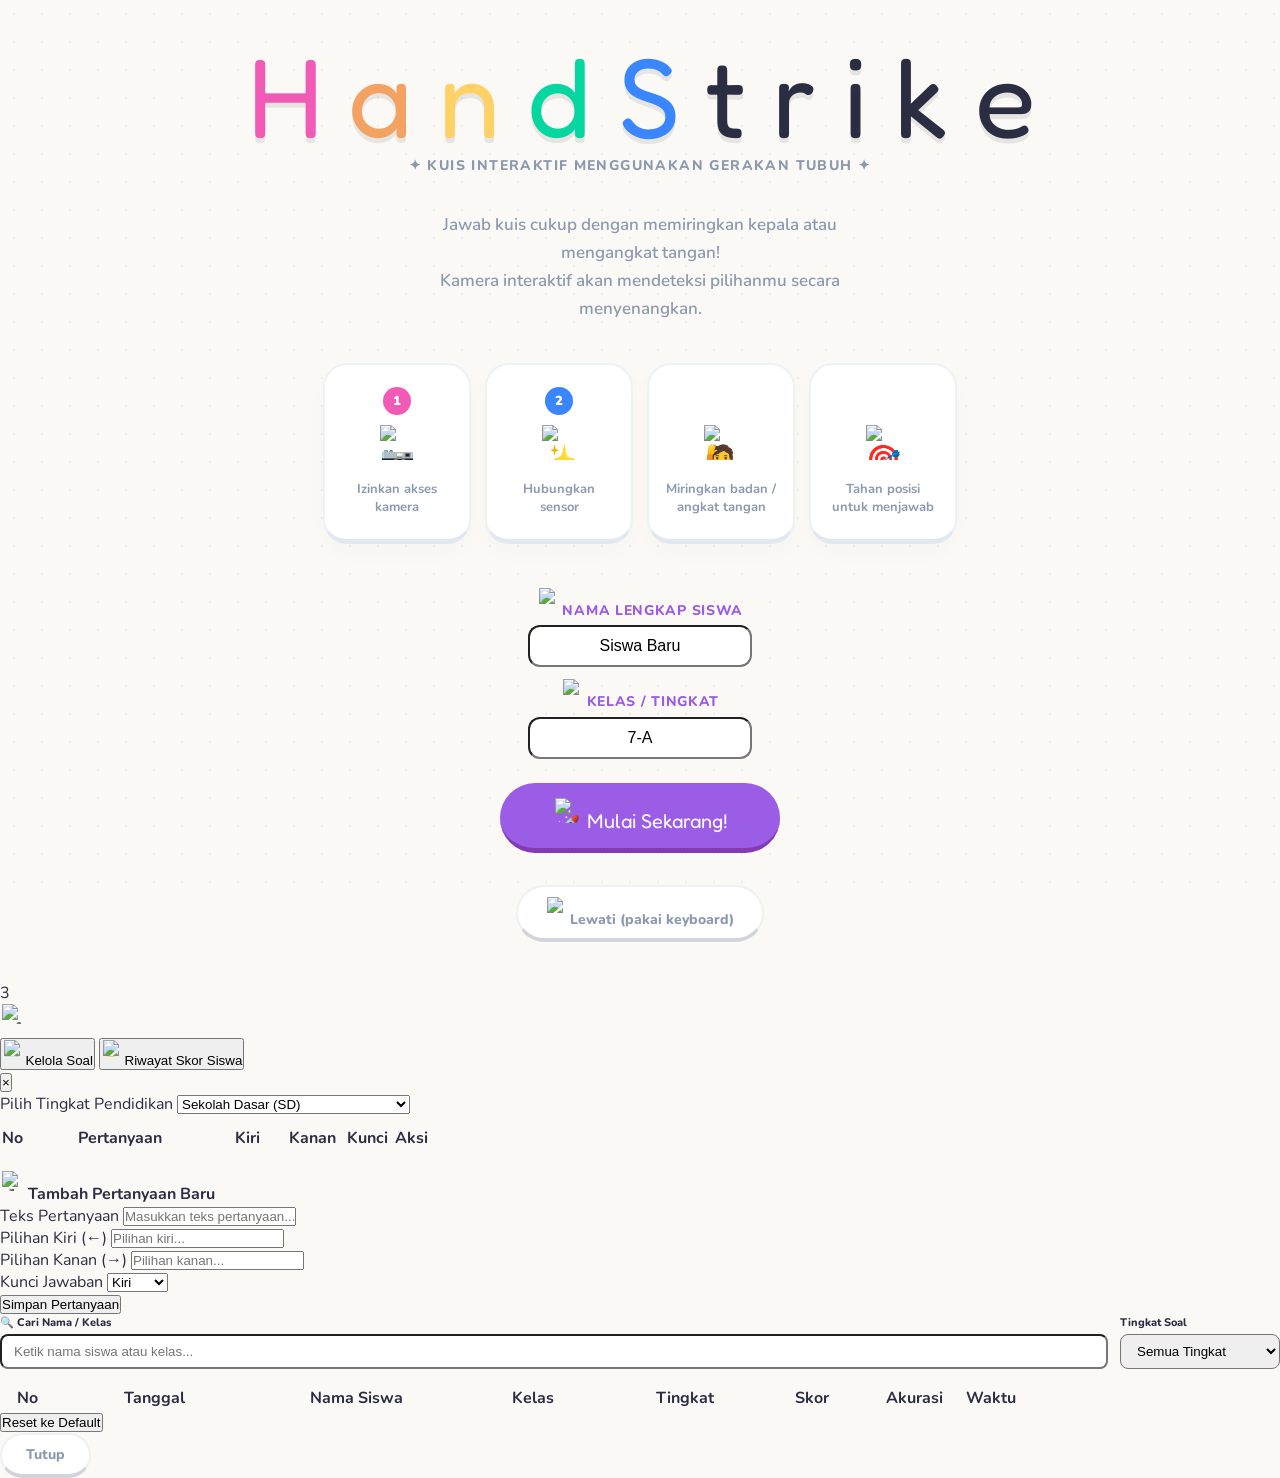
==== commit 0d5f826b: "merge: integrate remote comments while keeping local premium features" ====
--- a/index.html
+++ b/index.html
@@ -1,25 +1,44 @@
 <!DOCTYPE html>
 <html lang="id">
 <head>
+
   <meta charset="UTF-8">
   <meta name="viewport" content="width=device-width, initial-scale=1.0">
-  <title>Media Pembelajaran Kuis Interaktif Menggunakan Deteksi Gestur Tangan Berbasis Kecerdasan Buatan</title>
+  <title>
+    Media Pembelajaran Kuis Interaktif Menggunakan Deteksi Gestur Tangan Berbasis Kecerdasan Buatan
+  </title>
+  <!-- judul website yang muncul di tab browser -->
   <link href="https://fonts.googleapis.com/css2?family=Nunito:wght@400;600;700;800;900&family=Fredoka+One&display=swap" rel="stylesheet">
+  <!-- ini buat ambil font dari google fonts -->
   <link rel="stylesheet" href="style.css">
+  <!-- nyambungin file css buat styling tampilan -->
 </head>
+
+
 <body>
 
-<!-- SCREEN: INTRO -->
+<!-- ==========================
+screen intro / halaman awal
+========================== -->
+
 <div id="screen-intro" class="screen active">
-  <div class="blob" style="width:280px;height:280px;background:var(--blue);opacity:0.07;top:-80px;left:-80px;"></div>
-  <div class="blob" style="width:220px;height:220px;background:var(--orange);opacity:0.08;bottom:-50px;right:-50px;"></div>
-  <div class="blob" style="width:160px;height:160px;background:var(--green);opacity:0.09;top:18%;right:7%;"></div>
-  <div class="blob" style="width:120px;height:120px;background:var(--red);opacity:0.08;bottom:14%;left:5%;"></div>
-  <div class="blob" style="width:90px;height:90px;background:var(--yellow);opacity:0.12;top:35%;left:3%;"></div>
-  <div class="blob" style="width:80px;height:80px;background:var(--purple);opacity:0.09;top:10%;right:22%;"></div>
-
+
+  <!-- blob ini buat hiasan background biar tampilannya aesthetic -->
+  <div class="blob"></div>
+
+  <!-- logo utama -->
   <div class="wave-logo">
-    <span class="w1">H</span><span class="w2">a</span><span class="w3">n</span><span class="w4">d</span><span class="w5">S</span><span class="w6">t</span><span class="w7">r</span><span class="w8">i</span><span class="w9">k</span><span class="w10">e</span>
+    <!-- tiap huruf dipisah biar bisa dikasih animasi -->
+    <span class="w1">H</span>
+    <span class="w2">a</span>
+    <span class="w3">n</span>
+    <span class="w4">d</span>
+    <span class="w5">S</span>
+    <span class="w6">t</span>
+    <span class="w7">r</span>
+    <span class="w8">i</span>
+    <span class="w9">k</span>
+    <span class="w10">e</span>
   </div>
   <div class="wave-tagline">✦ Kuis Interaktif Menggunakan Gerakan Tubuh ✦</div>
   <p class="intro-sub">Jawab kuis cukup dengan memiringkan kepala atau mengangkat tangan!<br>Kamera interaktif akan mendeteksi pilihanmu secara menyenangkan.</p>
@@ -43,9 +62,16 @@
   <button class="btn-secondary" style="margin-top: 10px;" onclick="skipToGame()"><img class="apple-emoji" src="https://emojicdn.elk.sh/⌨️" alt="⌨️"> Lewati (pakai keyboard)</button>
 </div>
 
-<!-- SCREEN: SETUP -->
+
+
+<!-- ==========================
+screen setup model ai
+========================== -->
+
 <div id="screen-setup" class="screen">
+
   <div class="setup-wrapper">
+
     <div class="setup-box">
       <div class="setup-title"><img class="apple-emoji" src="https://emojicdn.elk.sh/⚙️" alt="⚙️"> Persiapan Sensor Kamera</div>
       <p>Hubungkan kuis dengan sensor kamera interaktif.<br>Kamera membaca 3 posisi: <strong style="color:var(--blue)">Kiri</strong>, <strong style="color:var(--red)">Kanan</strong>, dan <strong style="color:var(--muted)">Tengah (Netral)</strong>.</p>
@@ -53,6 +79,9 @@
         <label>Link Sensor Gerak (Teachable Machine)</label>
         <input type="text" id="model-url-input" placeholder="https://teachablemachine.withgoogle.com/models/xxxxx/" />
       </div>
+
+
+      <!-- input label gesture -->
       <div class="label-grid">
         <div class="url-input-wrap"><label>Nama Posisi Kiri</label><input type="text" id="label-left" placeholder="kiri" value="kiri" /></div>
         <div class="url-input-wrap"><label>Nama Posisi Kanan</label><input type="text" id="label-right" placeholder="kanan" value="kanan" /></div>
@@ -67,16 +96,28 @@
           <option value="mahasiswa">Perguruan Tinggi (Mahasiswa)</option>
         </select>
       </div>
+
+
+      <!-- tempat muncul status -->
       <div id="setup-status" class="setup-status"></div>
       <button class="btn-primary" style="margin-top:24px;width:100%;font-size:17px;" onclick="loadModel()"><img class="apple-emoji" src="https://emojicdn.elk.sh/📷" alt="📷"> Aktifkan Sensor & Buka Kamera</button><br>
       <button class="btn-secondary" style="margin-top:10px;width:100%;" onclick="showScreen('intro')">← Kembali</button><br>
       <button type="button" class="btn-secondary" style="margin-top: 18px; font-size: 12px; padding: 6px 14px; border-color: transparent; background: transparent; color: var(--muted); cursor: pointer;" onclick="promptTeacherLogin()"><img class="apple-emoji" src="https://emojicdn.elk.sh/🔑" alt="🔑"> Mode Guru</button>
     </div>
-  </div>
+
+  </div>
+
 </div>
 
-<!-- SCREEN: GAME -->
+
+
+<!-- ==========================
+screen game / quiz
+========================== -->
+
 <div id="screen-game" class="screen">
+
+  <!-- panel kamera -->
   <div class="cam-panel">
     <div class="cam-header"><img class="apple-emoji" src="https://emojicdn.elk.sh/📷" alt="📷"> Kamera Interaktif</div>
     <div class="cam-view-wrap"><canvas id="webcam-canvas" width="300" height="300"></canvas></div>
@@ -101,11 +142,137 @@
         <div class="choice-card left" id="choice-left"><div class="choice-direction"><span class="choice-arrow">←</span> Tangan Kiri</div><div class="choice-text" id="choice-left-text">Pilihan A</div></div>
         <div class="choice-card right" id="choice-right"><div class="choice-direction">Tangan Kanan <span class="choice-arrow">→</span></div><div class="choice-text" id="choice-right-text">Pilihan B</div></div>
       </div>
-    </div>
-  </div>
+
+    </div>
+
+
+    <!-- gesture yang lagi kebaca -->
+    <div class="gesture-display">
+
+      <div class="gesture-label">
+        gesture terdeteksi
+      </div>
+
+      <div class="gesture-value neutral" id="gesture-value">
+        —
+      </div>
+
+    </div>
+
+
+    <!-- loading tahan gesture -->
+    <div class="hold-timer-wrap">
+
+      <div class="hold-timer-label">
+        ⏳ tahan 1.5 detik buat jawab
+      </div>
+
+      <div class="hold-bar-track">
+        <div class="hold-bar-fill" id="hold-bar"></div>
+      </div>
+
+    </div>
+
+  </div>
+
+
+
+  <!-- panel quiz -->
+  <div class="quiz-panel">
+
+    <!-- bagian atas quiz -->
+    <div class="quiz-topbar">
+
+      <!-- logo -->
+      <div class="topbar-logo">
+        handstrike
+      </div>
+
+      <!-- progress quiz -->
+      <div class="quiz-progress-wrap">
+
+        <div class="quiz-progress-label">
+          <span>progress</span>
+          <span id="progress-text">1 / 5</span>
+        </div>
+
+        <!-- garis progress -->
+        <div class="quiz-progress-track">
+          <div class="quiz-progress-fill" id="progress-fill"></div>
+        </div>
+
+      </div>
+
+
+      <!-- skor -->
+      <div class="quiz-score-badge">
+        ⭐ <span id="score-display">0</span> poin
+      </div>
+
+    </div>
+
+
+    <!-- isi quiz -->
+    <div class="quiz-main">
+
+      <!-- bubble soal -->
+      <div class="question-bubble">
+
+        <div class="question-number" id="q-number">
+          pertanyaan 1
+        </div>
+
+        <div class="question-text" id="q-text">
+          memuat pertanyaan...
+        </div>
+
+      </div>
+
+
+      <!-- pilihan jawaban -->
+      <div class="choices-row">
+
+        <!-- pilihan kiri -->
+        <div class="choice-card left" id="choice-left">
+
+          <div class="choice-direction">
+            ← tangan kiri
+          </div>
+
+          <div class="choice-text" id="choice-left-text">
+            pilihan a
+          </div>
+
+        </div>
+
+
+        <!-- pilihan kanan -->
+        <div class="choice-card right" id="choice-right">
+
+          <div class="choice-direction">
+            tangan kanan →
+          </div>
+
+          <div class="choice-text" id="choice-right-text">
+            pilihan b
+          </div>
+
+        </div>
+
+      </div>
+
+    </div>
+
+  </div>
+
 </div>
 
-<!-- SCREEN: RESULT -->
+
+
+<!-- ==========================
+screen hasil akhir
+========================== -->
+
 <div id="screen-result" class="screen">
   <div class="result-wrapper">
     <div class="result-card">
@@ -144,6 +311,7 @@
       </div>
     </div>
   </div>
+
 </div>
 
 <!-- OVERLAYS -->
@@ -224,7 +392,25 @@
 
       <!-- KONTEN TAB: RIWAYAT SKOR -->
       <div id="tab-content-scores" class="tab-content">
-        <div class="question-list-container" style="max-height: 400px;">
+        <!-- Filter Pencarian Kelas & Nama -->
+        <div style="display: flex; gap: 12px; margin-bottom: 16px; flex-wrap: wrap;">
+          <div style="flex: 1; min-width: 200px; display: flex; flex-direction: column; gap: 4px;">
+            <label style="font-size: 11px; font-weight: 800; color: var(--text); display: flex; align-items: center; gap: 4px;">🔍 Cari Nama / Kelas</label>
+            <input type="text" id="score-filter-input" class="styled-input" style="padding: 8px 12px; border-radius: 8px;" placeholder="Ketik nama siswa atau kelas..." oninput="filterScoreTable()" />
+          </div>
+          <div style="width: 160px; display: flex; flex-direction: column; gap: 4px;">
+            <label style="font-size: 11px; font-weight: 800; color: var(--text);">Tingkat Soal</label>
+            <select id="score-filter-level" class="styled-select" style="padding: 8px 12px; border-radius: 8px; background-position: right 12px center;" onchange="filterScoreTable()">
+              <option value="all">Semua Tingkat</option>
+              <option value="sd">SD</option>
+              <option value="smp">SMP</option>
+              <option value="sma">SMA</option>
+              <option value="mahasiswa">Mahasiswa</option>
+            </select>
+          </div>
+        </div>
+
+        <div class="question-list-container" style="max-height: 300px;">
           <table class="question-table">
             <thead>
               <tr>
@@ -250,6 +436,7 @@
         <button class="btn-danger-sm" onclick="resetQuestionsToDefault()">Reset ke Default</button>
       </div>
       <div id="footer-actions-scores" style="display: none;">
+        <button class="btn-primary-sm" style="background: var(--green); border-color: var(--green-d); margin-right: 8px;" onclick="exportScoresToCSV()"><img class="apple-emoji" src="https://emojicdn.elk.sh/📥" alt="📥"> Ekspor ke Excel (CSV)</button>
         <button class="btn-danger-sm" onclick="clearAllScoresHistory()"><img class="apple-emoji" src="https://emojicdn.elk.sh/🗑️" alt="🗑️"> Hapus Semua Riwayat</button>
       </div>
       <button class="btn-secondary" style="font-size: 14px; padding: 10px 24px;" onclick="closeQuestionManager()">Tutup</button>
@@ -262,6 +449,8 @@
 <script src="https://cdn.jsdelivr.net/npm/@tensorflow/tfjs@1.3.1/dist/tf.min.js"></script>
 <script src="https://cdn.jsdelivr.net/npm/@teachablemachine/pose@0.8/dist/teachablemachine-pose.min.js"></script>
 <script src="quiz-data.js"></script>
+
+<!-- file logic utama aplikasi -->
 <script src="app.js"></script>
 
 </body>
--- a/style.css
+++ b/style.css
@@ -1,10 +1,12 @@
-/* ═══════════════════════════════════════
-   HandStrike — style.css
-   Tema arcade Kahoot × Quizizz
-═══════════════════════════════════════ */
-
-*, *::before, *::after { box-sizing: border-box; margin: 0; padding: 0; }
-
+/* ini buat reset default style bawaan browser */
+*, *::before, *::after {
+  box-sizing: border-box;
+  margin: 0;
+  padding: 0;
+}
+
+
+/* warna sama font utama yang dipake di website */
 :root {
   --white:    #ffffff;
   --bg:       #FAF9F6; /* Ivory/Alabaster hangat */
@@ -26,7 +28,10 @@
   --muted:    #8D99AE; /* Slate gray lembut */
   --border:   #EDF2F4; /* Border halus */
   --font-head: 'Fredoka One', cursive;
+  /* font buat judul */
+
   --font-body: 'Nunito', sans-serif;
+  /* font buat isi text */
 }
 
 .apple-emoji {
@@ -39,209 +44,354 @@
 }
 
 body {
+
   font-family: var(--font-body);
+  /* pake font nunito */
+
   background: var(--bg);
+  /* background utama */
+
   color: var(--text);
+  /* warna text */
+
   min-height: 100vh;
+  /* tinggi minimal full layar */
+
   overflow-x: hidden;
-}
+  /* biar ga bisa geser horizontal */
+}
+
+
+/* background titik titik aesthetic */
 body::before {
+
   content: '';
+
   position: fixed;
+
   inset: 0;
   background-image: radial-gradient(circle, #E3E8F0 1.5px, transparent 1.5px);
   background-size: 28px 28px;
   opacity: 0.6;
   pointer-events: none;
+  /* biar ga bisa diklik */
+
   z-index: 0;
 }
-.screen { display: none; min-height: 100vh; position: relative; z-index: 1; }
-.screen.active { display: flex; flex-direction: column; }
-
-/* INTRO */
+
+
+/* semua screen defaultnya disembunyiin */
+.screen {
+
+  display: none;
+
+  min-height: 100vh;
+
+  position: relative;
+
+  z-index: 1;
+}
+
+
+/* screen yang aktif bakal muncul */
+.screen.active {
+
+  display: flex;
+
+  flex-direction: column;
+}
+
+
+/* ==========================
+intro screen
+========================== */
+
 #screen-intro {
+
   align-items: center;
+  /* isi rata tengah horizontal */
+
   justify-content: center;
+  /* isi rata tengah vertical */
+
   text-align: center;
+  /* text rata tengah */
+
   padding: 40px 24px;
 }
-.blob { position: absolute; border-radius: 50%; pointer-events: none; }
+
+
+/* blob bulat buat dekorasi background */
+.blob {
+
+  position: absolute;
+
+  border-radius: 50%;
+  /* jadi lingkaran */
+
+  pointer-events: none;
+}
+
+
+/* logo handstrike */
 .wave-logo {
+
   font-family: var(--font-head);
+  /* pake font fredoka */
+
   font-size: clamp(60px, 13vw, 112px);
+  /* ukuran responsive */
+
   line-height: 1;
+
   margin-bottom: 4px;
+
   letter-spacing: -1px;
+
+  /* kasih shadow biar lebih pop up */
   filter: drop-shadow(0 5px 0 rgba(0,0,0,0.08));
 }
+
+
+/* tiap huruf logo beda warna */
 .wave-logo .w1  { color: var(--red); }
 .wave-logo .w2  { color: var(--orange); }
 .wave-logo .w3  { color: var(--yellow); }
 .wave-logo .w4  { color: var(--green); }
 .wave-logo .w5  { color: var(--blue); }
-.wave-logo .w6  { color: var(--purple); }
-.wave-logo .w7  { color: var(--pink); }
-.wave-logo .w8  { color: var(--teal); }
-.wave-logo .w9  { color: var(--red); }
-.wave-logo .w10 { color: var(--orange); }
+
+
+/* tulisan tagline kecil */
 .wave-tagline {
+
   font-size: 14px;
+
   color: var(--muted);
+
   font-weight: 800;
+
   letter-spacing: 0.1em;
+
   text-transform: uppercase;
+
   margin-bottom: 36px;
 }
+
+
+/* text penjelasan di intro */
 .intro-sub {
+
   font-size: 17px;
+
   color: var(--muted);
+
   max-width: 460px;
+
   line-height: 1.65;
+
   margin-bottom: 40px;
+
   font-weight: 600;
 }
+
+
+/* container langkah langkah */
 .intro-steps {
-  display: flex;
+
+  display: flex;
+
   gap: 14px;
+  /* jarak antar card */
+
   margin-bottom: 44px;
+
   flex-wrap: wrap;
+  /* biar turun kalau layar kecil */
+
   justify-content: center;
 }
+
+
+/* card langkah */
 .step-card {
+
   background: var(--white);
+
   border: 2.5px solid var(--border);
   border-bottom: 5px solid #e2e8f0;
   border-radius: 24px;
   padding: 22px 16px;
+
   width: 148px;
+
   text-align: center;
   box-shadow: 0 8px 24px rgba(0,0,0,0.02);
   transition: transform 0.2s, box-shadow 0.2s;
 }
 .step-card:hover { transform: translateY(-4px); box-shadow: 0 12px 30px rgba(0,0,0,0.05); }
 .step-num {
+
   width: 28px;
+
   height: 28px;
+
   border-radius: 50%;
+
   display: inline-flex;
+
   align-items: center;
+
   justify-content: center;
+
   font-size: 13px;
+
   font-weight: 900;
+
   color: white;
+
   margin-bottom: 10px;
 }
-.step-card:nth-child(1) .step-num { background: var(--red); }
-.step-card:nth-child(2) .step-num { background: var(--blue); }
-.step-card:nth-child(3) .step-num { background: var(--green); }
-.step-card:nth-child(4) .step-num { background: var(--orange); }
-.step-icon  { font-size: 28px; margin-bottom: 8px; display: block; }
-.step-label { font-size: 13px; color: var(--muted); font-weight: 700; line-height: 1.4; }
-
-/* BUTTONS */
+
+
+/* warna nomor tiap langkah beda beda */
+.step-card:nth-child(1) .step-num {
+  background: var(--red);
+}
+
+.step-card:nth-child(2) .step-num {
+  background: var(--blue);
+}
+
+
+/* icon langkah */
+.step-icon {
+
+  font-size: 28px;
+
+  margin-bottom: 8px;
+
+  display: block;
+}
+
+
+/* text langkah */
+.step-label {
+
+  font-size: 13px;
+
+  color: var(--muted);
+
+  font-weight: 700;
+
+  line-height: 1.4;
+}
+
+
+/* ==========================
+button utama
+========================== */
+
 .btn-primary {
+
   font-family: var(--font-head);
+
   font-size: 20px;
+
   padding: 15px 52px;
+
   background: var(--purple);
+
   color: white;
+
   border: none;
+
   border-bottom: 5px solid var(--purple-d);
+  /* bikin efek tombol arcade */
+
   border-radius: 999px;
+  /* bikin rounded full */
+
   cursor: pointer;
+
   transition: all 0.1s;
 }
-.btn-primary:hover  { filter: brightness(1.08); transform: translateY(-2px); }
-.btn-primary:active { border-bottom-width: 2px; transform: translateY(2px); }
+
+
+/* efek pas hover */
+.btn-primary:hover {
+
+  filter: brightness(1.08);
+
+  transform: translateY(-2px);
+}
+
+
+/* efek pas dipencet */
+.btn-primary:active {
+
+  border-bottom-width: 2px;
+
+  transform: translateY(2px);
+}
+
+
+/* tombol secondary */
 .btn-secondary {
+
   font-family: var(--font-body);
+
   font-size: 14px;
+
   font-weight: 800;
+
   padding: 10px 28px;
+
   background: white;
+
   color: var(--muted);
+
   border: 2.5px solid var(--border);
+
   border-bottom: 4px solid #d1d5db;
+
   border-radius: 999px;
+
   cursor: pointer;
 }
-.btn-secondary:hover  { color: var(--text); border-color: #9ca3af; }
-.btn-secondary:active { border-bottom-width: 2px; transform: translateY(2px); }
-.btn-green {
-  font-family: var(--font-head);
-  font-size: 18px;
-  padding: 14px 40px;
-  background: var(--green);
-  color: white;
-  border: none;
-  border-bottom: 5px solid var(--green-d);
-  border-radius: 999px;
-  cursor: pointer;
-}
-.btn-green:hover  { filter: brightness(1.05); transform: translateY(-2px); }
-.btn-green:active { border-bottom-width: 2px; transform: translateY(2px); }
-
-/* SETUP */
-#screen-setup { align-items: center; justify-content: center; padding: 40px 24px; }
-.setup-wrapper { margin: auto; width: 100%; max-width: 560px; }
-.setup-box {
+
+
+/* hover tombol secondary */
+.btn-secondary:hover {
+
+  color: var(--text);
+
+  border-color: #9ca3af;
+}
+
+
+/* ==========================
+camera panel
+========================== */
+
+.cam-panel {
+
+  width: 310px;
+  /* lebar panel kamera */
+
+  min-width: 270px;
+
   background: var(--white);
-  border: 2.5px solid var(--border);
-  border-bottom: 6px solid #d1d5db;
-  border-radius: 28px;
-  padding: 40px;
-  text-align: center;
-}
-.setup-title { font-family: var(--font-head); font-size: 28px; color: var(--purple); margin-bottom: 8px; }
-.setup-box p { color: var(--muted); margin-bottom: 24px; font-size: 15px; line-height: 1.6; font-weight: 600; }
-.url-input-wrap { display: flex; gap: 6px; margin-bottom: 12px; flex-direction: column; text-align: left; }
-.url-input-wrap label { font-size: 13px; font-weight: 900; color: var(--text); }
-.url-input-wrap input {
-  width: 100%;
-  padding: 12px 16px;
-  background: var(--bg);
-  border: 2px solid var(--border);
-  border-radius: 12px;
-  color: var(--text);
-  font-family: var(--font-body);
-  font-weight: 700;
-  font-size: 14px;
-  outline: none;
-}
-.url-input-wrap input:focus { border-color: var(--purple); }
-.label-grid {
-  display: grid;
-  grid-template-columns: 1fr 1fr 1fr;
-  gap: 10px;
-  margin-top: 12px;
-}
-.setup-status { margin: 16px 0; padding: 12px 18px; border-radius: 12px; font-size: 14px; font-weight: 700; display: none; }
-.setup-status.loading { display: block; background: #ede9fe; border: 2px solid #c4b5fd; color: #7c3aed; }
-.setup-status.success { display: block; background: #dcfce7; border: 2px solid #86efac; color: #16a34a; }
-.setup-status.error   { display: block; background: #fee2e2; border: 2px solid #fca5a5; color: #dc2626; }
-.spinner {
-  display: inline-block;
-  width: 14px; height: 14px;
-  border: 2.5px solid #c4b5fd;
-  border-top-color: var(--purple);
-  border-radius: 50%;
-  animation: spin 0.7s linear infinite;
-  margin-right: 8px;
-  vertical-align: middle;
-}
-@keyframes spin { to { transform: rotate(360deg); } }
-
-/* GAME */
-#screen-game { flex-direction: row; height: 100vh; overflow: hidden; }
-.cam-panel {
-  width: 310px;
-  min-width: 270px;
-  background: var(--white);
+
   border-right: 2.5px solid var(--border);
-  display: flex;
+
+  display: flex;
+
   flex-direction: column;
+
   padding: 18px;
+
   gap: 13px;
+
   overflow-y: auto;
 }
 .cam-header { font-family: var(--font-head); font-size: 17px; color: var(--purple); display: flex; align-items: center; gap: 6px; }
@@ -253,7 +403,32 @@
   aspect-ratio: 4/3;
   border: 3.5px solid var(--border);
   display: flex;
+
   align-items: center;
+
+  gap: 6px;
+}
+
+
+/* tempat kamera */
+.cam-view-wrap {
+
+  position: relative;
+
+  border-radius: 16px;
+
+  overflow: hidden;
+
+  background: #1a1a2e;
+
+  aspect-ratio: 4/3;
+
+  border: 3px solid var(--border);
+
+  display: flex;
+
+  align-items: center;
+
   justify-content: center;
   box-shadow: 0 10px 30px rgba(0,0,0,0.03);
   transition: all 0.3s cubic-bezier(0.25, 0.8, 0.25, 1);
@@ -266,108 +441,110 @@
   border-color: var(--red);
   box-shadow: 0 0 24px rgba(241, 91, 181, 0.5);
 }
+
+
+/* canvas webcam */
 #webcam-canvas {
+
   width: 100%;
+
   height: 100%;
+
   object-fit: cover;
+
   display: block;
-  /* transform: scaleX(-1) DIHAPUS — flip sudah ditangani library (flip=true) di app.js */
+
   background: #000;
 }
-.detect-section-title { font-size: 11px; font-weight: 900; letter-spacing: 0.08em; text-transform: uppercase; color: var(--muted); }
-.detect-bars { display: flex; flex-direction: column; gap: 8px; }
-.detect-bar-item { display: flex; align-items: center; gap: 8px; }
-.detect-bar-label { font-size: 12px; font-weight: 800; width: 62px; flex-shrink: 0; }
-.detect-bar-label.left { color: var(--blue); }
-.detect-bar-label.right { color: var(--red); }
-.detect-bar-label.neutral { color: var(--muted); }
-.detect-bar-track { flex: 1; height: 8px; background: #f3f4f6; border-radius: 999px; overflow: hidden; border: 1.5px solid var(--border); }
-.detect-bar-fill { height: 100%; border-radius: 999px; width: 0%; transition: width 0.1s; }
-.detect-bar-fill.left { background: var(--blue); }
-.detect-bar-fill.right { background: var(--red); }
-.detect-bar-fill.neutral { background: #9ca3af; }
-.detect-pct { font-size: 11px; font-weight: 800; color: var(--muted); width: 30px; text-align: right; }
-.gesture-display { background: var(--bg); border: 2.5px solid var(--border); border-radius: 14px; padding: 12px 16px; text-align: center; }
-.gesture-label { font-size: 11px; font-weight: 900; text-transform: uppercase; letter-spacing: 0.08em; color: var(--muted); margin-bottom: 4px; }
-.gesture-value { font-family: var(--font-head); font-size: 22px; }
-.gesture-value.left { color: var(--blue); }
-.gesture-value.right { color: var(--red); }
-.gesture-value.neutral { color: var(--muted); }
-.hold-timer-wrap { background: var(--bg); border: 2.5px solid var(--border); border-radius: 14px; padding: 12px 16px; }
-.hold-timer-label { font-size: 11px; font-weight: 900; text-transform: uppercase; letter-spacing: 0.06em; color: var(--muted); margin-bottom: 8px; }
-.hold-bar-track { height: 10px; background: #f3f4f6; border-radius: 999px; overflow: hidden; border: 1.5px solid var(--border); }
-.hold-bar-fill { height: 100%; border-radius: 999px; width: 0%; background: var(--purple); transition: width 0.05s linear; }
-.quiz-panel { flex: 1; display: flex; flex-direction: column; overflow: hidden; background: var(--bg); }
-.quiz-topbar {
-  display: flex;
+
+
+/* ==========================
+progress bar ai
+========================== */
+
+.detect-bars {
+
+  display: flex;
+
+  flex-direction: column;
+
+  gap: 8px;
+}
+
+
+/* item confidence ai */
+.detect-bar-item {
+
+  display: flex;
+
   align-items: center;
-  gap: 16px;
-  padding: 14px 28px;
-  background: var(--white);
-  border-bottom: 2.5px solid var(--border);
-}
-.topbar-logo { font-family: var(--font-head); font-size: 22px; white-space: nowrap; }
-.topbar-logo .w1  { color: var(--blue); }
-.topbar-logo .w2  { color: var(--orange); }
-.topbar-logo .w3  { color: var(--green); }
-.topbar-logo .w4  { color: var(--purple); }
-.topbar-logo .w5  { color: var(--red); }
-.topbar-logo .w6  { color: var(--yellow); }
-.topbar-logo .w7  { color: var(--pink); }
-.topbar-logo .w8  { color: var(--teal); }
-.topbar-logo .w9  { color: var(--orange); }
-.topbar-logo .w10 { color: var(--blue); }
-.quiz-progress-wrap { flex: 1; max-width: 380px; }
-.quiz-progress-label { font-size: 12px; font-weight: 800; color: var(--muted); margin-bottom: 5px; display: flex; justify-content: space-between; }
-.quiz-progress-track { height: 10px; background: #f3f4f6; border-radius: 999px; overflow: hidden; border: 2px solid var(--border); }
-.quiz-progress-fill { height: 100%; background: var(--purple); border-radius: 999px; transition: width 0.4s cubic-bezier(0.34,1.56,0.64,1); }
-.quiz-score-badge {
-  background: #FFF9E5;
-  color: #7a5800;
-  border: 2.5px solid var(--yellow);
-  border-bottom: 4px solid var(--yellow-d);
+
+  gap: 8px;
+}
+
+
+/* garis background progress */
+.detect-bar-track {
+
+  flex: 1;
+
+  height: 8px;
+
+  background: #f3f4f6;
+
   border-radius: 999px;
-  padding: 6px 20px;
-  font-size: 15px;
-  font-weight: 900;
-  font-family: var(--font-head);
-  white-space: nowrap;
-}
-.quiz-main {
-  flex: 1;
-  display: flex;
-  flex-direction: column;
-  align-items: center;
-  justify-content: center;
-  padding: 28px 32px;
-  gap: 24px;
-}
-.question-bubble {
-  background: var(--white);
-  border: 2.5px solid var(--border);
-  border-bottom: 5px solid #d1d5db;
-  border-radius: 24px;
-  padding: 30px 36px;
-  width: 100%;
-  max-width: 700px;
-  text-align: center;
-}
-.question-number { font-size: 12px; font-weight: 900; text-transform: uppercase; letter-spacing: 0.1em; color: var(--purple); margin-bottom: 10px; }
-.question-text { font-family: var(--font-head); font-size: clamp(20px, 3vw, 32px); color: var(--text); line-height: 1.3; }
-.choices-row { display: flex; gap: 18px; width: 100%; max-width: 700px; }
+
+  overflow: hidden;
+}
+
+
+/* isi progress ai */
+.detect-bar-fill {
+
+  height: 100%;
+
+  width: 0%;
+
+  transition: width 0.1s;
+}
+
+
+/* warna progress kiri */
+.detect-bar-fill.left {
+
+  background: var(--blue);
+}
+
+
+/* warna progress kanan */
+.detect-bar-fill.right {
+
+  background: var(--red);
+}
+
+
+/* ==========================
+card pilihan jawaban
+========================== */
+
 .choice-card {
+
   flex: 1;
   border-radius: 24px;
   padding: 26px 20px;
-  display: flex;
+
+  display: flex;
+
   flex-direction: column;
+
   align-items: center;
+
+  justify-content: center;
+
   gap: 10px;
   cursor: default;
   transition: transform 0.2s cubic-bezier(0.25, 0.8, 0.25, 1), box-shadow 0.2s ease;
   min-height: 155px;
-  justify-content: center;
-  border: none;
 }
 .choice-card.left  { background: var(--blue); box-shadow: 0 6px 0 var(--blue-d); }
 .choice-card.right { background: var(--red);  box-shadow: 0 6px 0 var(--red-d); }
@@ -375,9 +552,10 @@
 .choice-card.active.left  { box-shadow: 0 10px 0 var(--blue-d), 0 12px 32px rgba(58, 134, 255, 0.4); }
 .choice-card.active.right { box-shadow: 0 10px 0 var(--red-d),  0 12px 32px rgba(241, 91, 181, 0.4); }
 .choice-card.correct {
+
   background: var(--green) !important;
+
   box-shadow: 0 6px 0 var(--green-d) !important;
-  animation: correctPop 0.3s cubic-bezier(0.34,1.56,0.64,1);
 }
 .choice-card.wrong { opacity: 0.4; transform: scale(0.97); }
 @keyframes correctPop { from { transform: scale(0.94); } to { transform: scale(1); } }
@@ -391,38 +569,28 @@
   align-items: center;
   gap: 5px;
 }
-.choice-arrow { font-size: 15px; }
+
+
+/* text pilihan */
 .choice-text {
+
   font-family: var(--font-head);
+
   font-size: clamp(15px, 2.2vw, 22px);
+
   color: white;
+
   text-align: center;
   line-height: 1.25;
   text-shadow: 0 1.5px 3px rgba(0,0,0,0.15);
 }
+
+
+/* ==========================
+overlay feedback
+========================== */
+
 .feedback-overlay {
-  position: fixed;
-  inset: 0;
-  display: flex;
-  align-items: center;
-  justify-content: center;
-  pointer-events: none;
-  z-index: 100;
-  opacity: 0;
-  transition: opacity 0.15s;
-}
-.feedback-overlay.show { opacity: 1; }
-.feedback-bubble {
-  font-family: var(--font-head);
-  font-size: 80px;
-  padding: 16px 52px;
-  border-radius: 28px;
-  animation: feedPop 0.3s cubic-bezier(0.34,1.56,0.64,1);
-  border-bottom: 8px solid;
-}
-.feedback-bubble.correct { background: var(--green); color: white; border-color: var(--green-d); }
-.feedback-bubble.wrong   { background: var(--red);   color: white; border-color: var(--red-d); }
-@keyframes feedPop { from { transform: scale(0.4) rotate(-6deg); } to { transform: scale(1) rotate(0deg); } }
 
 /* RESULT */
 #screen-result { align-items: center; justify-content: center; padding: 40px 24px; }
@@ -443,13 +611,17 @@
   }
 }
 .result-card {
+
   background: var(--white);
-  border: 2.5px solid var(--border);
-  border-bottom: 6px solid #d1d5db;
+
   border-radius: 32px;
+
   padding: 48px 52px;
+
   max-width: 480px;
+
   width: 100%;
+
   text-align: center;
   box-shadow: 0 10px 35px rgba(0,0,0,0.02);
 }
@@ -526,35 +698,44 @@
   font-weight: 700;
   text-align: center;
 }
-.result-trophy { font-size: 72px; margin-bottom: 12px; display: block; }
-.result-title  { font-family: var(--font-head); font-size: 34px; color: var(--purple); margin-bottom: 4px; }
-.result-score  { font-family: var(--font-head); font-size: 96px; line-height: 1; letter-spacing: -2px; margin-bottom: 4px; }
-.result-label  { font-size: 15px; font-weight: 700; color: var(--muted); margin-bottom: 30px; }
-.result-stats  { display: flex; gap: 10px; margin-bottom: 32px; justify-content: center; flex-wrap: wrap; }
-.stat-chip     { padding: 10px 22px; border-radius: 999px; font-size: 14px; font-weight: 800; border: 2.5px solid; }
-.stat-chip.correct { background: #dcfce7; color: #166534; border-color: #86efac; }
-.stat-chip.wrong   { background: #fee2e2; color: #991b1b; border-color: #fca5a5; }
-.stat-chip.time    { background: #ede9fe; color: #5b21b6; border-color: #c4b5fd; }
-.result-actions { display: flex; gap: 12px; flex-wrap: wrap; justify-content: center; }
-
-/* COUNTDOWN */
-.countdown-overlay {
-  position: fixed;
-  inset: 0;
-  background: rgba(244,246,255,0.92);
-  display: none;
-  align-items: center;
-  justify-content: center;
-  z-index: 200;
-}
-.countdown-number {
+
+
+/* emoji trophy */
+.result-trophy {
+
+  font-size: 72px;
+
+  margin-bottom: 12px;
+
+  display: block;
+}
+
+
+/* title selesai */
+.result-title {
+
   font-family: var(--font-head);
-  font-size: 180px;
+
+  font-size: 34px;
+
   color: var(--purple);
-  animation: countPop 0.5s cubic-bezier(0.34,1.56,0.64,1);
-  text-shadow: 0 10px 0 var(--purple-d);
-}
-@keyframes countPop { from { transform: scale(0.3); opacity: 0; } to { transform: scale(1); opacity: 1; } }
+}
+
+
+/* persen nilai */
+.result-score {
+
+  font-family: var(--font-head);
+
+  font-size: 96px;
+
+  line-height: 1;
+}
+
+
+/* ==========================
+responsive hp
+========================== */
 
 /* SELECT & INPUTS */
 .styled-select {
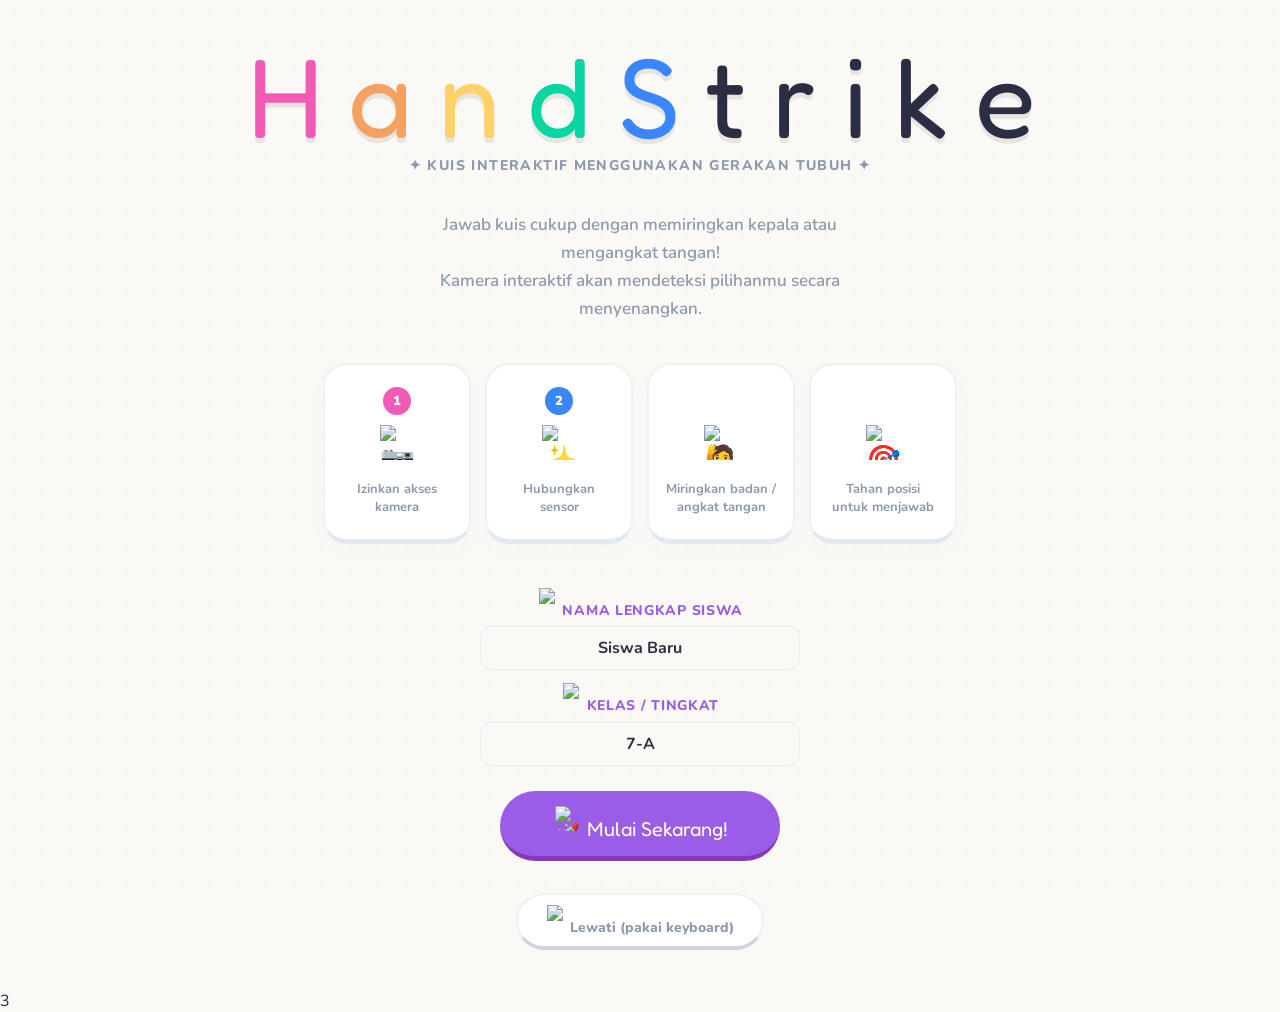
==== commit 22194098: "fix: add cache buster to style.css reference in index.html" ====
--- a/index.html
+++ b/index.html
@@ -10,7 +10,7 @@
   <!-- judul website yang muncul di tab browser -->
   <link href="https://fonts.googleapis.com/css2?family=Nunito:wght@400;600;700;800;900&family=Fredoka+One&display=swap" rel="stylesheet">
   <!-- ini buat ambil font dari google fonts -->
-  <link rel="stylesheet" href="style.css">
+  <link rel="stylesheet" href="style.css?v=1.1">
   <!-- nyambungin file css buat styling tampilan -->
 </head>
 
--- a/style.css
+++ b/style.css
@@ -591,6 +591,28 @@
 ========================== */
 
 .feedback-overlay {
+  position: fixed;
+  inset: 0;
+  display: flex;
+  align-items: center;
+  justify-content: center;
+  pointer-events: none;
+  z-index: 100;
+  opacity: 0;
+  transition: opacity 0.15s;
+}
+.feedback-overlay.show { opacity: 1; }
+.feedback-bubble {
+  font-family: var(--font-head);
+  font-size: 80px;
+  padding: 16px 52px;
+  border-radius: 28px;
+  animation: feedPop 0.3s cubic-bezier(0.34,1.56,0.64,1);
+  border-bottom: 8px solid;
+}
+.feedback-bubble.correct { background: var(--green); color: white; border-color: var(--green-d); }
+.feedback-bubble.wrong   { background: var(--red);   color: white; border-color: var(--red-d); }
+@keyframes feedPop { from { transform: scale(0.4) rotate(-6deg); } to { transform: scale(1) rotate(0deg); } }
 
 /* RESULT */
 #screen-result { align-items: center; justify-content: center; padding: 40px 24px; }
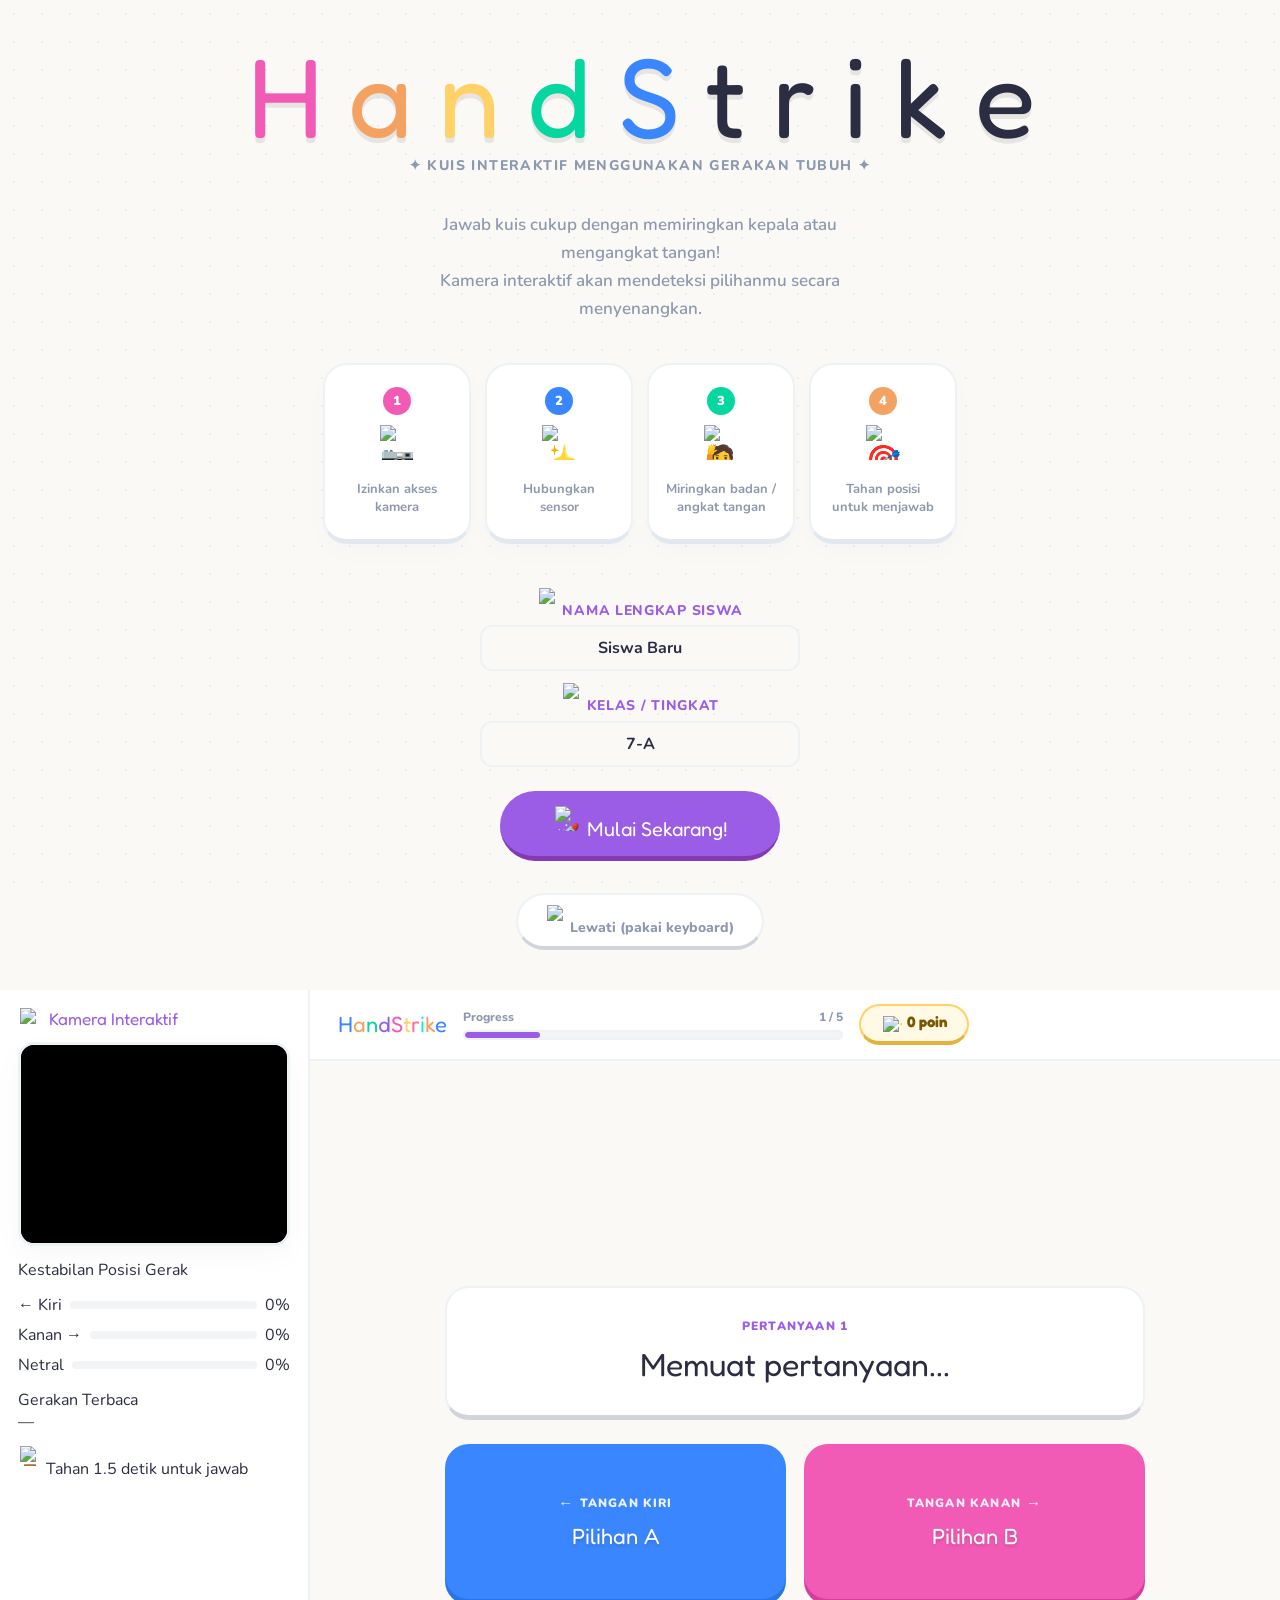
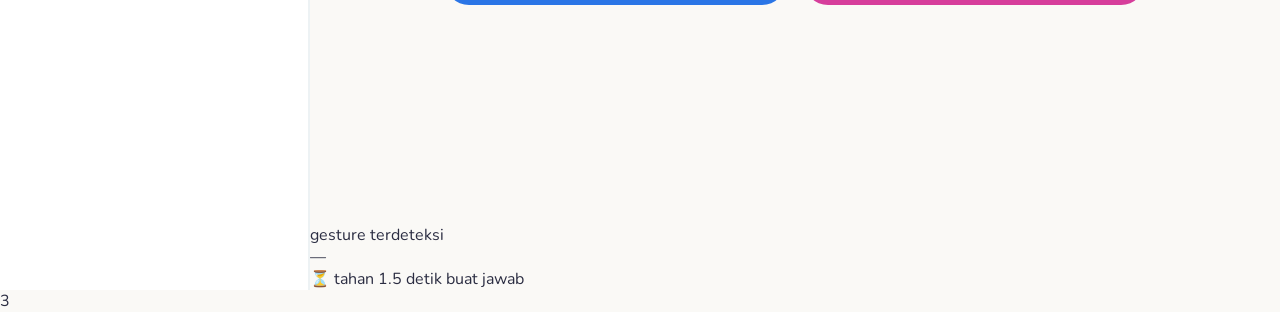
==== commit f10c0d6d: "fix: remove duplicate unstyled quiz-panel in index.html that broke layout and double elements" ====
--- a/index.html
+++ b/index.html
@@ -177,93 +177,7 @@
 
 
 
-  <!-- panel quiz -->
-  <div class="quiz-panel">
-
-    <!-- bagian atas quiz -->
-    <div class="quiz-topbar">
-
-      <!-- logo -->
-      <div class="topbar-logo">
-        handstrike
-      </div>
-
-      <!-- progress quiz -->
-      <div class="quiz-progress-wrap">
-
-        <div class="quiz-progress-label">
-          <span>progress</span>
-          <span id="progress-text">1 / 5</span>
-        </div>
-
-        <!-- garis progress -->
-        <div class="quiz-progress-track">
-          <div class="quiz-progress-fill" id="progress-fill"></div>
-        </div>
-
-      </div>
-
-
-      <!-- skor -->
-      <div class="quiz-score-badge">
-        ⭐ <span id="score-display">0</span> poin
-      </div>
-
-    </div>
-
-
-    <!-- isi quiz -->
-    <div class="quiz-main">
-
-      <!-- bubble soal -->
-      <div class="question-bubble">
-
-        <div class="question-number" id="q-number">
-          pertanyaan 1
-        </div>
-
-        <div class="question-text" id="q-text">
-          memuat pertanyaan...
-        </div>
-
-      </div>
-
-
-      <!-- pilihan jawaban -->
-      <div class="choices-row">
-
-        <!-- pilihan kiri -->
-        <div class="choice-card left" id="choice-left">
-
-          <div class="choice-direction">
-            ← tangan kiri
-          </div>
-
-          <div class="choice-text" id="choice-left-text">
-            pilihan a
-          </div>
-
-        </div>
-
-
-        <!-- pilihan kanan -->
-        <div class="choice-card right" id="choice-right">
-
-          <div class="choice-direction">
-            tangan kanan →
-          </div>
-
-          <div class="choice-text" id="choice-right-text">
-            pilihan b
-          </div>
-
-        </div>
-
-      </div>
-
-    </div>
-
-  </div>
+
 
 </div>
 
--- a/style.css
+++ b/style.css
@@ -262,6 +262,14 @@
   background: var(--blue);
 }
 
+.step-card:nth-child(3) .step-num {
+  background: var(--green);
+}
+
+.step-card:nth-child(4) .step-num {
+  background: var(--orange);
+}
+
 
 /* icon langkah */
 .step-icon {
@@ -335,6 +343,22 @@
 }
 
 
+/* tombol green */
+.btn-green {
+  font-family: var(--font-head);
+  font-size: 18px;
+  padding: 14px 40px;
+  background: var(--green);
+  color: white;
+  border: none;
+  border-bottom: 5px solid var(--green-d);
+  border-radius: 999px;
+  cursor: pointer;
+  transition: all 0.1s;
+}
+.btn-green:hover  { filter: brightness(1.05); transform: translateY(-2px); }
+.btn-green:active { border-bottom-width: 2px; transform: translateY(2px); }
+
 /* tombol secondary */
 .btn-secondary {
 
@@ -368,6 +392,139 @@
   border-color: #9ca3af;
 }
 
+
+#screen-game {
+  display: flex;
+  flex-direction: row;
+  height: 100vh;
+  overflow: hidden;
+}
+.quiz-panel {
+  flex: 1;
+  display: flex;
+  flex-direction: column;
+  overflow: hidden;
+  background: var(--bg);
+}
+.quiz-topbar {
+  display: flex;
+  align-items: center;
+  gap: 16px;
+  padding: 14px 28px;
+  background: var(--white);
+  border-bottom: 2.5px solid var(--border);
+}
+.topbar-logo {
+  font-family: var(--font-head);
+  font-size: 22px;
+  white-space: nowrap;
+}
+.topbar-logo .w1  { color: var(--blue); }
+.topbar-logo .w2  { color: var(--orange); }
+.topbar-logo .w3  { color: var(--green); }
+.topbar-logo .w4  { color: var(--purple); }
+.topbar-logo .w5  { color: var(--red); }
+.topbar-logo .w6  { color: var(--yellow); }
+.topbar-logo .w7  { color: var(--pink); }
+.topbar-logo .w8  { color: var(--teal); }
+.topbar-logo .w9  { color: var(--orange); }
+.topbar-logo .w10 { color: var(--blue); }
+
+.quiz-progress-wrap {
+  flex: 1;
+  max-width: 380px;
+}
+.quiz-progress-label {
+  font-size: 12px;
+  font-weight: 800;
+  color: var(--muted);
+  margin-bottom: 5px;
+  display: flex;
+  justify-content: space-between;
+}
+.quiz-progress-track {
+  height: 10px;
+  background: #f3f4f6;
+  border-radius: 999px;
+  overflow: hidden;
+  border: 2px solid var(--border);
+}
+.quiz-progress-fill {
+  height: 100%;
+  background: var(--purple);
+  border-radius: 999px;
+  transition: width 0.4s cubic-bezier(0.34,1.56,0.64,1);
+}
+.quiz-score-badge {
+  background: #FFF9E5;
+  color: #7a5800;
+  border: 2.5px solid var(--yellow);
+  border-bottom: 4px solid var(--yellow-d);
+  border-radius: 999px;
+  padding: 6px 20px;
+  font-size: 15px;
+  font-weight: 900;
+  font-family: var(--font-head);
+  white-space: nowrap;
+}
+.quiz-main {
+  flex: 1;
+  display: flex;
+  flex-direction: column;
+  align-items: center;
+  justify-content: center;
+  padding: 28px 32px;
+  gap: 24px;
+}
+.question-bubble {
+  background: var(--white);
+  border: 2.5px solid var(--border);
+  border-bottom: 5px solid #d1d5db;
+  border-radius: 24px;
+  padding: 30px 36px;
+  width: 100%;
+  max-width: 700px;
+  text-align: center;
+}
+.question-number {
+  font-size: 12px;
+  font-weight: 900;
+  text-transform: uppercase;
+  letter-spacing: 0.1em;
+  color: var(--purple);
+  margin-bottom: 10px;
+}
+.question-text {
+  font-family: var(--font-head);
+  font-size: clamp(20px, 3vw, 32px);
+  color: var(--text);
+  line-height: 1.3;
+}
+.choices-row {
+  display: flex;
+  gap: 18px;
+  width: 100%;
+  max-width: 700px;
+}
+.choice-card.active.left {
+  box-shadow: 0 10px 0 var(--blue-d), 0 0 32px rgba(58, 134, 255, 0.4);
+}
+.choice-card.active.right {
+  box-shadow: 0 10px 0 var(--red-d), 0 0 32px rgba(241, 91, 181, 0.4);
+}
+.choice-direction {
+  font-size: 12px;
+  font-weight: 900;
+  text-transform: uppercase;
+  letter-spacing: 0.1em;
+  color: rgba(255, 255, 255, 0.9);
+  display: flex;
+  align-items: center;
+  gap: 5px;
+}
+.choice-arrow {
+  font-size: 15px;
+}
 
 /* ==========================
 camera panel
@@ -758,6 +915,102 @@
 /* ==========================
 responsive hp
 ========================== */
+
+/* ════════════════════════════════
+   SCREEN: SETUP
+════════════════════════════════ */
+#screen-setup {
+  align-items: center;
+  justify-content: center;
+  padding: 40px 24px;
+}
+.setup-wrapper {
+  margin: auto;
+  width: 100%;
+  max-width: 560px;
+}
+.setup-box {
+  background: var(--white);
+  border: 2.5px solid var(--border);
+  border-bottom: 6px solid #d1d5db;
+  border-radius: 28px;
+  padding: 40px;
+  text-align: center;
+  box-shadow: 0 10px 30px rgba(0,0,0,0.02);
+}
+.setup-title {
+  font-family: var(--font-head);
+  font-size: 28px;
+  color: var(--purple);
+  margin-bottom: 8px;
+}
+.setup-box p {
+  color: var(--muted);
+  margin-bottom: 24px;
+  font-size: 15px;
+  line-height: 1.6;
+  font-weight: 600;
+}
+.url-input-wrap {
+  display: flex;
+  gap: 6px;
+  margin-bottom: 12px;
+  flex-direction: column;
+  text-align: left;
+}
+.url-input-wrap label {
+  font-size: 13px;
+  font-weight: 900;
+  color: var(--text);
+}
+.url-input-wrap input {
+  width: 100%;
+  padding: 12px 16px;
+  background: var(--bg);
+  border: 2px solid var(--border);
+  border-radius: 12px;
+  color: var(--text);
+  outline: none;
+}
+.url-input-wrap input:focus {
+  border-color: var(--purple);
+}
+.url-input-wrap input::placeholder {
+  color: #c4c4c4;
+  font-weight: 600;
+}
+.label-grid {
+  display: grid;
+  grid-template-columns: 1fr 1fr 1fr;
+  gap: 10px;
+  margin-top: 12px;
+}
+.setup-status {
+  margin: 16px 0;
+  padding: 12px 18px;
+  border-radius: 12px;
+  font-size: 14px;
+  font-weight: 700;
+  display: none;
+}
+.setup-status.loading {
+  display: block;
+  background: #ede9fe;
+  border: 2px solid #c4b5fd;
+  color: #7c3aed;
+}
+.setup-status.success {
+  display: block;
+  background: #dcfce7;
+  border: 2px solid #86efac;
+  color: #16a34a;
+}
+.setup-status.error {
+  display: block;
+  background: #fee2e2;
+  border: 2px solid #fca5a5;
+  color: #dc2626;
+}
 
 /* SELECT & INPUTS */
 .styled-select {
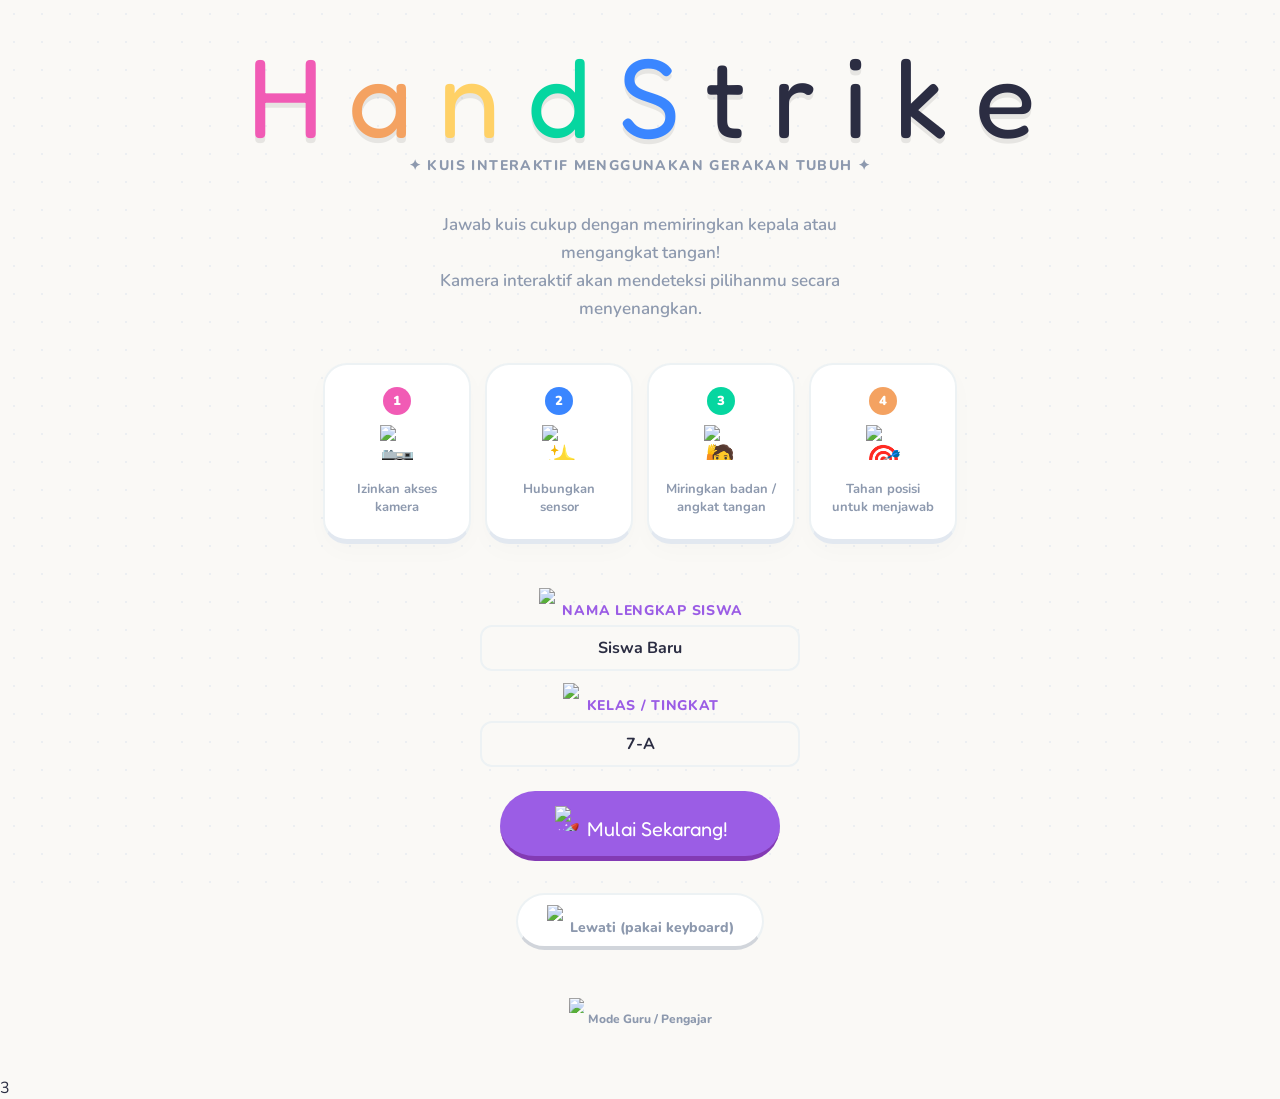
==== commit 8b21f9d7: "fixx nihh" ====
--- a/index.html
+++ b/index.html
@@ -59,7 +59,8 @@
     </div>
   </div>
   <button class="btn-primary" onclick="showScreen('setup')"><img class="apple-emoji" src="https://emojicdn.elk.sh/🚀" alt="🚀"> Mulai Sekarang!</button><br>
-  <button class="btn-secondary" style="margin-top: 10px;" onclick="skipToGame()"><img class="apple-emoji" src="https://emojicdn.elk.sh/⌨️" alt="⌨️"> Lewati (pakai keyboard)</button>
+  <button class="btn-secondary" style="margin-top: 10px;" onclick="skipToGame()"><img class="apple-emoji" src="https://emojicdn.elk.sh/⌨️" alt="⌨️"> Lewati (pakai keyboard)</button><br>
+  <button type="button" class="btn-secondary" style="margin-top: 18px; font-size: 12px; padding: 6px 14px; border-color: transparent; background: transparent; color: var(--muted); cursor: pointer;" onclick="promptTeacherLogin()"><img class="apple-emoji" src="https://emojicdn.elk.sh/🔑" alt="🔑"> Mode Guru / Pengajar</button>
 </div>
 
 
--- a/style.css
+++ b/style.css
@@ -394,7 +394,6 @@
 
 
 #screen-game {
-  display: flex;
   flex-direction: row;
   height: 100vh;
   overflow: hidden;
@@ -804,6 +803,65 @@
   text-align: center;
   box-shadow: 0 10px 35px rgba(0,0,0,0.02);
 }
+.result-stats  {
+  display: flex;
+  gap: 10px;
+  margin-bottom: 32px;
+  justify-content: center;
+  flex-wrap: wrap;
+  margin-top: 20px;
+}
+.stat-chip     {
+  padding: 10px 22px;
+  border-radius: 999px;
+  font-size: 14px;
+  font-weight: 800;
+  border: 2.5px solid;
+  display: inline-flex;
+  align-items: center;
+  gap: 6px;
+}
+.stat-chip.correct { background: #dcfce7; color: #166534; border-color: #86efac; }
+.stat-chip.wrong   { background: #fee2e2; color: #991b1b; border-color: #fca5a5; }
+.stat-chip.time    { background: #ede9fe; color: #5b21b6; border-color: #c4b5fd; }
+
+.result-actions {
+  display: flex;
+  gap: 12px;
+  flex-wrap: wrap;
+  justify-content: center;
+  margin-top: 24px;
+}
+.result-actions button {
+  font-family: var(--font-head);
+  font-size: 16px;
+  padding: 12px 32px;
+  border-radius: 999px;
+  cursor: pointer;
+  transition: all 0.1s;
+  display: inline-flex;
+  align-items: center;
+  justify-content: center;
+  gap: 8px;
+}
+.result-actions .btn-green {
+  background: var(--green);
+  color: white;
+  border: none;
+  border-bottom: 5px solid var(--green-d);
+}
+.result-actions .btn-green:hover { filter: brightness(1.05); transform: translateY(-2px); }
+.result-actions .btn-green:active { border-bottom-width: 2px; transform: translateY(2px); }
+
+.result-actions .btn-secondary {
+  background: white;
+  color: var(--muted);
+  border: 2.5px solid var(--border);
+  border-bottom: 5px solid #d1d5db;
+}
+.result-actions .btn-secondary:hover { color: var(--text); border-color: #9ca3af; transform: translateY(-2px); }
+.result-actions .btn-secondary:active { border-bottom-width: 2px; transform: translateY(2px); }
+
 .leaderboard-card {
   background: var(--white);
   border: 2.5px solid var(--border);
@@ -1011,6 +1069,223 @@
   border: 2px solid #fca5a5;
   color: #dc2626;
 }
+
+/* ==========================
+   Modal Overlay (Guru / Pengajar)
+   ========================== */
+.modal-overlay {
+  position: fixed;
+  inset: 0;
+  background: rgba(0, 0, 0, 0.45);
+  backdrop-filter: blur(4px);
+  display: none;
+  justify-content: center;
+  align-items: center;
+  opacity: 0;
+  transition: opacity 0.25s ease;
+  z-index: 1200;
+}
+.modal-overlay.active {
+  display: flex;
+  opacity: 1;
+}
+
+.modal-card {
+  background: var(--white);
+  border-radius: 28px;
+  padding: 0;
+  max-width: 760px;
+  width: 94%;
+  max-height: 90vh;
+  display: flex;
+  flex-direction: column;
+  box-shadow: 0 16px 40px rgba(0, 0, 0, 0.2);
+  animation: scalePop 0.3s cubic-bezier(0.34, 1.56, 0.64, 1);
+  overflow: hidden;
+}
+@keyframes scalePop {
+  from { transform: scale(0.9); opacity: 0; }
+  to   { transform: scale(1);   opacity: 1; }
+}
+
+/* Modal header */
+.modal-header {
+  display: flex;
+  align-items: center;
+  justify-content: space-between;
+  padding: 20px 28px 12px;
+  border-bottom: 2px solid var(--border);
+}
+
+/* Modal tabs */
+.modal-tabs {
+  display: flex;
+  gap: 8px;
+}
+.modal-tab {
+  padding: 10px 18px;
+  background: var(--bg);
+  border: 2px solid var(--border);
+  border-radius: 12px;
+  font-family: var(--font-body);
+  font-weight: 800;
+  font-size: 13px;
+  cursor: pointer;
+  transition: all 0.2s;
+  color: var(--text);
+}
+.modal-tab:hover {
+  border-color: var(--purple);
+}
+.modal-tab.active {
+  background: var(--purple);
+  color: white;
+  border-color: var(--purple-d);
+}
+
+/* Modal body */
+.modal-body {
+  padding: 20px 28px;
+  overflow-y: auto;
+  flex: 1;
+}
+
+/* Tab content */
+.tab-content {
+  display: none;
+}
+.tab-content.active {
+  display: block;
+}
+
+/* Modal footer */
+.modal-footer {
+  padding: 16px 28px;
+  border-top: 2px solid var(--border);
+  display: flex;
+  justify-content: space-between;
+  align-items: center;
+  gap: 12px;
+  flex-wrap: wrap;
+}
+
+/* Close button */
+.btn-close-modal {
+  background: transparent;
+  border: none;
+  font-size: 28px;
+  cursor: pointer;
+  color: var(--muted);
+  line-height: 1;
+  transition: color 0.15s;
+}
+.btn-close-modal:hover {
+  color: var(--red);
+}
+
+/* Question table in modal */
+.question-list-container {
+  max-height: 250px;
+  overflow-y: auto;
+  border: 2px solid var(--border);
+  border-radius: 12px;
+}
+.question-table {
+  width: 100%;
+  border-collapse: collapse;
+  font-size: 13px;
+}
+.question-table th,
+.question-table td {
+  padding: 10px 12px;
+  border-bottom: 1.5px solid var(--border);
+  text-align: left;
+}
+.question-table th {
+  background: var(--bg);
+  font-weight: 800;
+  color: var(--muted);
+  position: sticky;
+  top: 0;
+  z-index: 5;
+  font-size: 11px;
+  text-transform: uppercase;
+  letter-spacing: 0.04em;
+}
+.question-table tbody tr:hover {
+  background: rgba(155, 93, 229, 0.04);
+}
+
+/* Form inside modal */
+.form-title {
+  font-family: var(--font-head);
+  font-size: 18px;
+  color: var(--purple);
+  display: flex;
+  align-items: center;
+  gap: 8px;
+  margin-bottom: 12px;
+}
+.form-group {
+  display: flex;
+  flex-direction: column;
+  gap: 4px;
+  margin-bottom: 10px;
+}
+.form-group label {
+  font-size: 12px;
+  font-weight: 800;
+  color: var(--text);
+}
+.form-grid {
+  display: grid;
+  grid-template-columns: 1fr 1fr 1fr;
+  gap: 10px;
+}
+.form-actions {
+  display: flex;
+  gap: 8px;
+  margin-top: 8px;
+}
+
+/* Small buttons for modal */
+.btn-primary-sm {
+  padding: 8px 16px;
+  background: var(--purple);
+  color: white;
+  border: 2px solid var(--purple-d);
+  border-radius: 10px;
+  font-family: var(--font-body);
+  font-weight: 800;
+  font-size: 13px;
+  cursor: pointer;
+  transition: transform 0.15s;
+}
+.btn-primary-sm:hover { transform: translateY(-1px); }
+.btn-secondary-sm {
+  padding: 8px 16px;
+  background: var(--bg);
+  color: var(--text);
+  border: 2px solid var(--border);
+  border-radius: 10px;
+  font-family: var(--font-body);
+  font-weight: 700;
+  font-size: 13px;
+  cursor: pointer;
+}
+.btn-danger-sm {
+  padding: 8px 16px;
+  background: var(--red);
+  color: white;
+  border: 2px solid var(--red-d);
+  border-radius: 10px;
+  font-family: var(--font-body);
+  font-weight: 800;
+  font-size: 13px;
+  cursor: pointer;
+  transition: transform 0.15s;
+}
+.btn-danger-sm:hover { transform: translateY(-1px); }
 
 /* SELECT & INPUTS */
 .styled-select {
